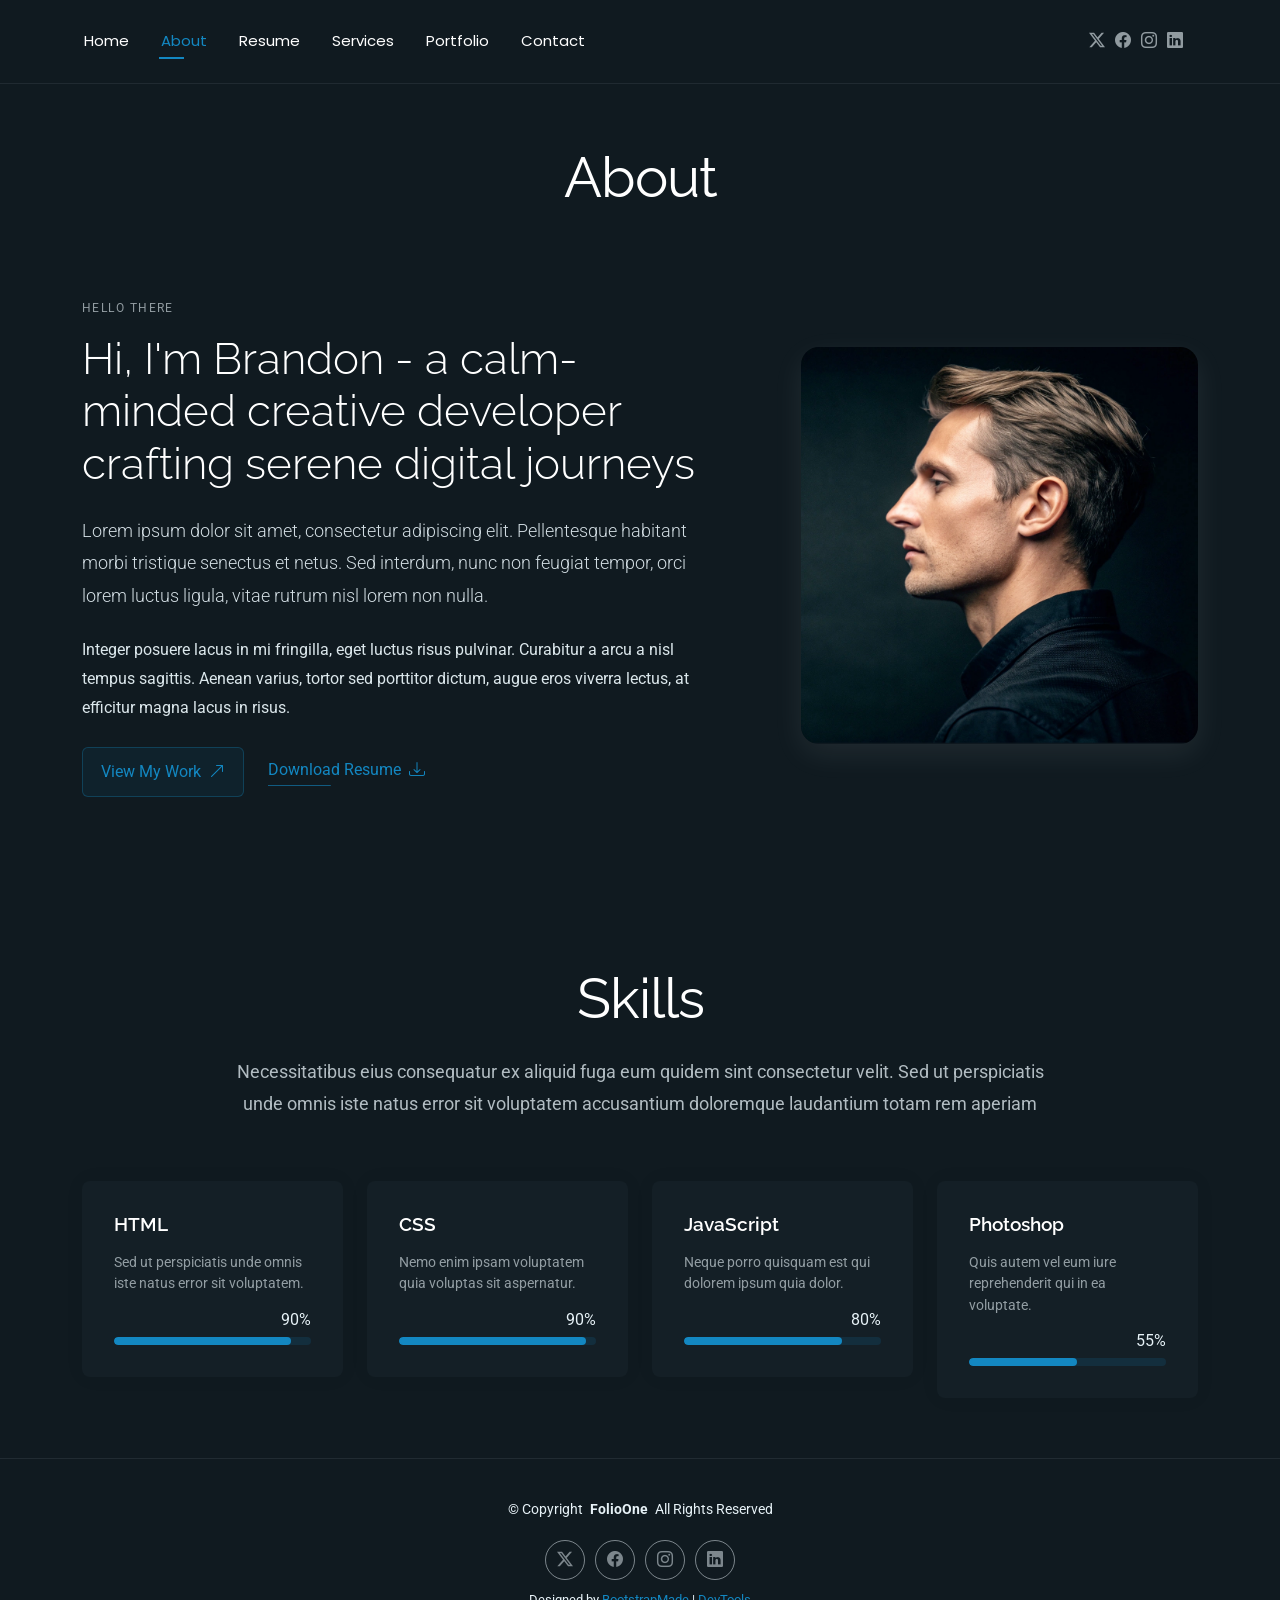
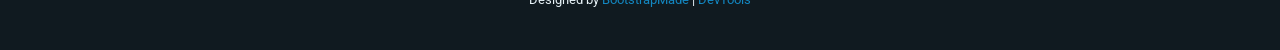
==== about.html @ 648fd3f5 "LD7" ====
<!DOCTYPE html>
<html lang="en">

<head>
  <meta charset="utf-8">
  <meta content="width=device-width, initial-scale=1.0" name="viewport">
  <title>About - FolioOne Bootstrap Template</title>
  <meta name="description" content="">
  <meta name="keywords" content="">

  <!-- Favicons -->
  <link href="assets/img/favicon.png" rel="icon">
  <link href="assets/img/apple-touch-icon.png" rel="apple-touch-icon">

  <!-- Fonts -->
  <link href="https://fonts.googleapis.com" rel="preconnect">
  <link href="https://fonts.gstatic.com" rel="preconnect" crossorigin>
  <link href="https://fonts.googleapis.com/css2?family=Roboto:ital,wght@0,100;0,300;0,400;0,500;0,700;0,900;1,100;1,300;1,400;1,500;1,700;1,900&family=Poppins:ital,wght@0,100;0,200;0,300;0,400;0,500;0,600;0,700;0,800;0,900;1,100;1,200;1,300;1,400;1,500;1,600;1,700;1,800;1,900&family=Raleway:ital,wght@0,100;0,200;0,300;0,400;0,500;0,600;0,700;0,800;0,900;1,100;1,200;1,300;1,400;1,500;1,600;1,700;1,800;1,900&display=swap" rel="stylesheet">

  <!-- Vendor CSS Files -->
  <link href="assets/vendor/bootstrap/css/bootstrap.min.css" rel="stylesheet">
  <link href="assets/vendor/bootstrap-icons/bootstrap-icons.css" rel="stylesheet">
  <link href="assets/vendor/aos/aos.css" rel="stylesheet">
  <link href="assets/vendor/swiper/swiper-bundle.min.css" rel="stylesheet">
  <link href="assets/vendor/glightbox/css/glightbox.min.css" rel="stylesheet">

  <!-- Main CSS File -->
  <link href="assets/css/main.css" rel="stylesheet">

  <!-- =======================================================
  * Template Name: FolioOne
  * Template URL: https://bootstrapmade.com/folioone-bootstrap-portfolio-website-template/
  * Updated: Aug 23 2025 with Bootstrap v5.3.7
  * Author: BootstrapMade.com
  * License: https://bootstrapmade.com/license/
  ======================================================== -->
</head>

<body class="about-page">

  <header id="header" class="header d-flex align-items-center light-background sticky-top">
    <div class="container position-relative d-flex align-items-center justify-content-between">

      <!-- <a href="index.html" class="logo d-flex align-items-center me-auto me-xl-0">
      <img src="assets/img/logo.webp" alt="">
      <h1 class="sitename">FolioOne</h1> 
    </a> -->

      <nav id="navmenu" class="navmenu">
        <ul>
          <li><a href="index.html">Home</a></li>
          <li><a href="about.html" class="active">About</a></li>
          <li><a href="resume.html">Resume</a></li>
          <li><a href="services.html">Services</a></li>
          <li><a href="portfolio.html">Portfolio</a></li>
          <li><a href="contact.html">Contact</a></li>
        </ul>
        <i class="mobile-nav-toggle d-xl-none bi bi-list"></i>
      </nav>

      <div class="header-social-links">
        <a href="#" class="twitter"><i class="bi bi-twitter-x"></i></a>
        <a href="#" class="facebook"><i class="bi bi-facebook"></i></a>
        <a href="#" class="instagram"><i class="bi bi-instagram"></i></a>
        <a href="#" class="linkedin"><i class="bi bi-linkedin"></i></a>
      </div>

    </div>
  </header>

  <main class="main">

    <!-- About Section -->
    <section id="about" class="about section">

      <!-- Section Title -->
      <div class="container section-title" data-aos="fade-up">
        <h2>About</h2>
      </div><!-- End Section Title -->

      <div class="container" data-aos="fade-up" data-aos-delay="100">

        <!-- Intro + Photo -->
        <div class="row align-items-center justify-content-between gy-5 mb-5">
          <div class="col-lg-7" data-aos="fade-right" data-aos-delay="150">
            <div class="intro-content">
              <span class="eyebrow">Hello there</span>
              <h2 class="headline">Hi, I'm Brandon - a calm-minded creative developer crafting serene digital journeys</h2>
              <p class="lead">
                Lorem ipsum dolor sit amet, consectetur adipiscing elit. Pellentesque habitant morbi tristique senectus et netus. Sed interdum, nunc non feugiat tempor, orci lorem luctus ligula, vitae rutrum nisl lorem non nulla.
              </p>
              <p>
                Integer posuere lacus in mi fringilla, eget luctus risus pulvinar. Curabitur a arcu a nisl tempus sagittis. Aenean varius, tortor sed porttitor dictum, augue eros viverra lectus, at efficitur magna lacus in risus.
              </p>

              <div class="cta-group">
                <a href="#portfolio" class="btn-ghost">
                  View My Work <i class="bi bi-arrow-up-right"></i>
                </a>
                <a href="#" class="link-underline">
                  Download Resume <i class="bi bi-download"></i>
                </a>
              </div>
            </div>
          </div>

          <div class="col-lg-5" data-aos="zoom-in" data-aos-delay="250">
            <figure class="profile-figure text-center text-lg-end">
              <img src="assets/img/profile/profile-square-11.webp" alt="Portrait of Alex" class="img-fluid profile-photo">
            </figure>
          </div>
        </div>
        <!-- End Intro + Photo -->
      </div>
    </section><!-- /About Section -->

    <!-- Skills Section -->
    <section id="skills" class="skills section">

      <!-- Section Title -->
      <div class="container section-title" data-aos="fade-up">
        <h2>Skills</h2>
        <p>Necessitatibus eius consequatur ex aliquid fuga eum quidem sint consectetur velit. Sed ut perspiciatis unde omnis iste natus error sit voluptatem accusantium doloremque laudantium totam rem aperiam</p>
      </div><!-- End Section Title -->

      <div class="container" data-aos="fade-up" data-aos-delay="100">

        <div class="row g-4 skills-animation">

          <div class="col-md-6 col-lg-3" data-aos="fade-up" data-aos-delay="100">
            <div class="skill-box">
              <h3>HTML</h3>
              <p>Sed ut perspiciatis unde omnis iste natus error sit voluptatem.</p>
              <span class="text-end d-block">90%</span>
              <div class="progress">
                <div class="progress-bar" role="progressbar" aria-valuenow="90" aria-valuemin="0" aria-valuemax="100"></div>
              </div>
            </div>
          </div>

          <div class="col-md-6 col-lg-3" data-aos="fade-up" data-aos-delay="200">
            <div class="skill-box">
              <h3>CSS</h3>
              <p>Nemo enim ipsam voluptatem quia voluptas sit aspernatur.</p>
              <span class="text-end d-block">90%</span>
              <div class="progress">
                <div class="progress-bar" role="progressbar" aria-valuenow="95" aria-valuemin="0" aria-valuemax="100"></div>
              </div>
            </div>
          </div>

          <div class="col-md-6 col-lg-3" data-aos="fade-up" data-aos-delay="300">
            <div class="skill-box">
              <h3>JavaScript</h3>
              <p>Neque porro quisquam est qui dolorem ipsum quia dolor.</p>
              <span class="text-end d-block">80%</span>
              <div class="progress">
                <div class="progress-bar" role="progressbar" aria-valuenow="80" aria-valuemin="0" aria-valuemax="100"></div>
              </div>
            </div>
          </div>

          <div class="col-md-6 col-lg-3" data-aos="fade-up" data-aos-delay="400">
            <div class="skill-box">
              <h3>Photoshop</h3>
              <p>Quis autem vel eum iure reprehenderit qui in ea voluptate.</p>
              <span class="text-end d-block">55%</span>
              <div class="progress">
                <div class="progress-bar" role="progressbar" aria-valuenow="55" aria-valuemin="0" aria-valuemax="100">
                </div>
              </div>
            </div>
          </div>

        </div>

      </div>

    </section><!-- /Skills Section -->
  </main>

  <footer id="footer" class="footer">

    <div class="container">
      <div class="copyright text-center ">
        <p>© <span>Copyright</span> <strong class="px-1 sitename">FolioOne</strong> <span>All Rights Reserved<br></span></p>
      </div>
      <div class="social-links d-flex justify-content-center">
        <a href=""><i class="bi bi-twitter-x"></i></a>
        <a href=""><i class="bi bi-facebook"></i></a>
        <a href=""><i class="bi bi-instagram"></i></a>
        <a href=""><i class="bi bi-linkedin"></i></a>
      </div>
      <div class="credits">
        <!-- All the links in the footer should remain intact. -->
        <!-- You can delete the links only if you've purchased the pro version. -->
        <!-- Licensing information: https://bootstrapmade.com/license/ -->
        <!-- Purchase the pro version with working PHP/AJAX contact form: [buy-url] -->
        Designed by <a href="https://bootstrapmade.com/">BootstrapMade</a> | <a href="https://bootstrapmade.com/tools/">DevTools</a>
      </div>
    </div>

  </footer>

  <!-- Scroll Top -->
  <a href="#" id="scroll-top" class="scroll-top d-flex align-items-center justify-content-center"><i class="bi bi-arrow-up-short"></i></a>

  <!-- Preloader -->
  <div id="preloader"></div>

  <!-- Vendor JS Files -->
  <script src="assets/vendor/bootstrap/js/bootstrap.bundle.min.js"></script>
  <script src="assets/vendor/php-email-form/validate.js"></script>
  <script src="assets/vendor/aos/aos.js"></script>
  <script src="assets/vendor/typed.js/typed.umd.js"></script>
  <script src="assets/vendor/waypoints/noframework.waypoints.js"></script>
  <script src="assets/vendor/purecounter/purecounter_vanilla.js"></script>
  <script src="assets/vendor/swiper/swiper-bundle.min.js"></script>
  <script src="assets/vendor/imagesloaded/imagesloaded.pkgd.min.js"></script>
  <script src="assets/vendor/isotope-layout/isotope.pkgd.min.js"></script>
  <script src="assets/vendor/glightbox/js/glightbox.min.js"></script>

  <!-- Main JS File -->
  <script src="assets/js/main.js"></script>

</body>

</html>
---- assets/css/main.css ----
/**
* Template Name: FolioOne
* Template URL: https://bootstrapmade.com/folioone-bootstrap-portfolio-website-template/
* Updated: Aug 23 2025 with Bootstrap v5.3.7
* Author: BootstrapMade.com
* License: https://bootstrapmade.com/license/
*/

/*--------------------------------------------------------------
# Font & Color Variables
# Help: https://bootstrapmade.com/color-system/
--------------------------------------------------------------*/
/* Fonts */
:root {
  --default-font: "Roboto",  system-ui, -apple-system, "Segoe UI", Roboto, "Helvetica Neue", Arial, "Noto Sans", "Liberation Sans", sans-serif, "Apple Color Emoji", "Segoe UI Emoji", "Segoe UI Symbol", "Noto Color Emoji";
  --heading-font: "Raleway",  sans-serif;
  --nav-font: "Poppins",  sans-serif;
}

/* Global Colors - The following color variables are used throughout the website. Updating them here will change the color scheme of the entire website */
:root { 
  --background-color: #101a20; /* Background color for the entire website, including individual sections */
  --default-color: #e7f2f7; /* Default color used for the majority of the text content across the entire website */
  --heading-color: #ffffff; /* Color for headings, subheadings and title throughout the website */
  --accent-color: #1387c1; /* Accent color that represents your brand on the website. It's used for buttons, links, and other elements that need to stand out */
  --surface-color: #141f26; /* The surface color is used as a background of boxed elements within sections, such as cards, icon boxes, or other elements that require a visual separation from the global background. */
  --contrast-color: #ffffff; /* Contrast color for text, ensuring readability against backgrounds of accent, heading, or default colors. */
}

/* Nav Menu Colors - The following color variables are used specifically for the navigation menu. They are separate from the global colors to allow for more customization options */
:root {
  --nav-color: #ffffff;  /* The default color of the main navmenu links */
  --nav-hover-color: #1387c1; /* Applied to main navmenu links when they are hovered over or active */
  --nav-mobile-background-color: #213642; /* Used as the background color for mobile navigation menu */
  --nav-dropdown-background-color: #051117; /* Used as the background color for dropdown items that appear when hovering over primary navigation items */
  --nav-dropdown-color: #e7f2f7; /* Used for navigation links of the dropdown items in the navigation menu. */
  --nav-dropdown-hover-color: #1387c1; /* Similar to --nav-hover-color, this color is applied to dropdown navigation links when they are hovered over. */
}

/* Color Presets - These classes override global colors when applied to any section or element, providing reuse of the sam color scheme. */

.light-background {
  --background-color: #142027;
  --surface-color: #325264;
}

.dark-background {
  --background-color: #0b1419;
  --default-color: #ffffff;
  --heading-color: #ffffff;
  --surface-color: #252525;
  --contrast-color: #ffffff;
}

/* Smooth scroll */
:root {
  scroll-behavior: smooth;
}

/*--------------------------------------------------------------
# General Styling & Shared Classes
--------------------------------------------------------------*/
body {
  color: var(--default-color);
  background-color: var(--background-color);
  font-family: var(--default-font);
}

a {
  color: var(--accent-color);
  text-decoration: none;
  transition: 0.3s;
}

a:hover {
  color: color-mix(in srgb, var(--accent-color), transparent 25%);
  text-decoration: none;
}

h1,
h2,
h3,
h4,
h5,
h6 {
  color: var(--heading-color);
  font-family: var(--heading-font);
}

/* PHP Email Form Messages
------------------------------*/
.php-email-form .error-message {
  display: none;
  background: #df1529;
  color: #ffffff;
  text-align: left;
  padding: 15px;
  margin-bottom: 24px;
  font-weight: 600;
}

.php-email-form .sent-message {
  display: none;
  color: #ffffff;
  background: #059652;
  text-align: center;
  padding: 15px;
  margin-bottom: 24px;
  font-weight: 600;
}

.php-email-form .loading {
  display: none;
  background: var(--surface-color);
  text-align: center;
  padding: 15px;
  margin-bottom: 24px;
}

.php-email-form .loading:before {
  content: "";
  display: inline-block;
  border-radius: 50%;
  width: 24px;
  height: 24px;
  margin: 0 10px -6px 0;
  border: 3px solid var(--accent-color);
  border-top-color: var(--surface-color);
  animation: php-email-form-loading 1s linear infinite;
}

@keyframes php-email-form-loading {
  0% {
    transform: rotate(0deg);
  }

  100% {
    transform: rotate(360deg);
  }
}

/*--------------------------------------------------------------
# Global Header
--------------------------------------------------------------*/
.header {
  --background-color: rgba(255, 255, 255, 0);
  color: var(--default-color);
  background-color: var(--background-color);
  padding: 15px 0;
  transition: all 0.5s;
  z-index: 997;
  border-bottom: 1px solid color-mix(in srgb, var(--default-color), transparent 92%);
}

.header .logo {
  line-height: 1;
}

.header .logo img {
  max-height: 36px;
  margin-right: 8px;
}

.header .logo h1 {
  font-size: 32px;
  margin: 0;
  font-weight: 400;
  color: var(--heading-color);
}

.header .header-social-links {
  padding-right: 15px;
}

.header .header-social-links a {
  color: color-mix(in srgb, var(--default-color), transparent 40%);
  padding-left: 6px;
  display: inline-block;
  transition: 0.3s;
  font-size: 16px;
}

.header .header-social-links a:hover {
  color: var(--default-color);
}

.header .header-social-links a i {
  line-height: 0px;
}

@media (max-width: 1200px) {
  .header .logo {
    order: 1;
  }

  .header .header-social-links {
    order: 2;
  }

  .header .navmenu {
    order: 3;
  }
}

/* Global Header on Scroll
------------------------------*/
.scrolled .header {
  --background-color: rgba(16, 26, 32, 0.9);
}

/*--------------------------------------------------------------
# Navigation Menu
--------------------------------------------------------------*/
/* Desktop Navigation */
@media (min-width: 1200px) {
  .navmenu {
    padding: 0;
  }

  .navmenu ul {
    margin: 0;
    padding: 0;
    display: flex;
    list-style: none;
    align-items: center;
  }

  .navmenu li {
    position: relative;
  }

  .navmenu>ul>li {
    white-space: nowrap;
    padding: 15px 28px 15px 0;
  }

  .navmenu>ul>li:last-child {
    padding-right: 0;
  }

  .navmenu a,
  .navmenu a:focus {
    color: var(--nav-color);
    font-size: 15px;
    padding: 0 2px;
    font-family: var(--nav-font);
    font-weight: 400;
    display: flex;
    align-items: center;
    justify-content: space-between;
    white-space: nowrap;
    transition: 0.3s;
    position: relative;
  }

  .navmenu a i,
  .navmenu a:focus i {
    font-size: 12px;
    line-height: 0;
    margin-left: 5px;
    transition: 0.3s;
  }

  .navmenu>ul>li>a:before {
    content: "";
    position: absolute;
    height: 2px;
    bottom: -6px;
    left: 0;
    background-color: var(--nav-hover-color);
    visibility: hidden;
    width: 0px;
    transition: all 0.3s ease-in-out 0s;
  }

  .navmenu a:hover:before,
  .navmenu li:hover>a:before,
  .navmenu .active:before {
    visibility: visible;
    width: 25px;
  }

  .navmenu li:hover>a,
  .navmenu .active,
  .navmenu .active:focus {
    color: var(--nav-hover-color);
  }

  .navmenu .dropdown ul {
    margin: 0;
    padding: 10px 0;
    background: var(--nav-dropdown-background-color);
    display: block;
    position: absolute;
    visibility: hidden;
    left: -5px;
    top: 130%;
    opacity: 0;
    transition: 0.3s;
    border-radius: 4px;
    z-index: 99;
    box-shadow: 0px 0px 30px rgba(0, 0, 0, 0.1);
  }

  .navmenu .dropdown ul li {
    min-width: 200px;
  }

  .navmenu .dropdown ul a {
    padding: 10px 20px;
    font-size: 15px;
    text-transform: none;
    color: var(--nav-dropdown-color);
  }

  .navmenu .dropdown ul a i {
    font-size: 12px;
  }

  .navmenu .dropdown ul a:hover,
  .navmenu .dropdown ul .active:hover,
  .navmenu .dropdown ul li:hover>a {
    color: var(--nav-dropdown-hover-color);
  }

  .navmenu .dropdown:hover>ul {
    opacity: 1;
    top: 100%;
    visibility: visible;
  }

  .navmenu .dropdown .dropdown ul {
    top: 0;
    left: -90%;
    visibility: hidden;
  }

  .navmenu .dropdown .dropdown:hover>ul {
    opacity: 1;
    top: 0;
    left: -100%;
    visibility: visible;
  }
}

/* Mobile Navigation */
@media (max-width: 1199px) {
  .mobile-nav-toggle {
    color: var(--nav-color);
    font-size: 28px;
    line-height: 0;
    margin-right: 10px;
    cursor: pointer;
    transition: color 0.3s;
  }

  .navmenu {
    padding: 0;
    z-index: 9997;
  }

  .navmenu ul {
    display: none;
    list-style: none;
    position: absolute;
    inset: 60px 20px 20px 20px;
    padding: 10px 0;
    margin: 0;
    border-radius: 6px;
    background-color: var(--nav-mobile-background-color);
    border: 1px solid color-mix(in srgb, var(--default-color), transparent 90%);
    box-shadow: none;
    overflow-y: auto;
    transition: 0.3s;
    z-index: 9998;
  }

  .navmenu a,
  .navmenu a:focus {
    color: var(--nav-dropdown-color);
    padding: 10px 20px;
    font-family: var(--nav-font);
    font-size: 17px;
    font-weight: 500;
    display: flex;
    align-items: center;
    justify-content: space-between;
    white-space: nowrap;
    transition: 0.3s;
  }

  .navmenu a i,
  .navmenu a:focus i {
    font-size: 12px;
    line-height: 0;
    margin-left: 5px;
    width: 30px;
    height: 30px;
    display: flex;
    align-items: center;
    justify-content: center;
    border-radius: 50%;
    transition: 0.3s;
    background-color: color-mix(in srgb, var(--accent-color), transparent 90%);
  }

  .navmenu a i:hover,
  .navmenu a:focus i:hover {
    background-color: var(--accent-color);
    color: var(--contrast-color);
  }

  .navmenu a:hover,
  .navmenu .active,
  .navmenu .active:focus {
    color: var(--nav-dropdown-hover-color);
  }

  .navmenu .active i,
  .navmenu .active:focus i {
    background-color: var(--accent-color);
    color: var(--contrast-color);
    transform: rotate(180deg);
  }

  .navmenu .dropdown ul {
    position: static;
    display: none;
    z-index: 99;
    padding: 10px 0;
    margin: 10px 20px;
    background-color: var(--nav-dropdown-background-color);
    transition: all 0.5s ease-in-out;
  }

  .navmenu .dropdown ul ul {
    background-color: rgba(33, 37, 41, 0.1);
  }

  .navmenu .dropdown>.dropdown-active {
    display: block;
    background-color: rgba(33, 37, 41, 0.03);
  }

  .mobile-nav-active {
    overflow: hidden;
  }

  .mobile-nav-active .mobile-nav-toggle {
    color: #fff;
    position: absolute;
    font-size: 32px;
    top: 15px;
    right: 15px;
    margin-right: 0;
    z-index: 9999;
  }

  .mobile-nav-active .navmenu {
    position: fixed;
    overflow: hidden;
    inset: 0;
    background: rgba(33, 37, 41, 0.8);
    transition: 0.3s;
  }

  .mobile-nav-active .navmenu>ul {
    display: block;
  }
}

/*--------------------------------------------------------------
# Global Footer
--------------------------------------------------------------*/
.footer {
  color: var(--default-color);
  background-color: var(--background-color);
  font-size: 14px;
  padding: 40px 0;
  position: relative;
  border-top: 1px solid color-mix(in srgb, var(--default-color), transparent 92%);
}

.footer .copyright p {
  margin-bottom: 0;
}

.footer .social-links {
  margin-top: 20px;
}

.footer .social-links a {
  display: flex;
  align-items: center;
  justify-content: center;
  width: 40px;
  height: 40px;
  border-radius: 50%;
  border: 1px solid color-mix(in srgb, var(--default-color), transparent 50%);
  font-size: 16px;
  color: color-mix(in srgb, var(--default-color), transparent 50%);
  margin: 0 5px;
  transition: 0.3s;
}

.footer .social-links a:hover {
  color: var(--accent-color);
  border-color: var(--accent-color);
}

.footer .credits {
  margin-top: 10px;
  font-size: 13px;
  text-align: center;
}

/*--------------------------------------------------------------
# Preloader
--------------------------------------------------------------*/
#preloader {
  position: fixed;
  inset: 0;
  z-index: 9999;
  overflow: hidden;
  background-color: var(--background-color);
  transition: all 0.6s ease-out;
  width: 100%;
  height: 100vh;
}

#preloader:before,
#preloader:after {
  content: "";
  position: absolute;
  border: 4px solid var(--accent-color);
  border-radius: 50%;
  animation: animate-preloader 2s cubic-bezier(0, 0.2, 0.8, 1) infinite;
}

#preloader:after {
  animation-delay: -0.5s;
}

@keyframes animate-preloader {
  0% {
    width: 10px;
    height: 10px;
    top: calc(50% - 5px);
    left: calc(50% - 5px);
    opacity: 1;
  }

  100% {
    width: 72px;
    height: 72px;
    top: calc(50% - 36px);
    left: calc(50% - 36px);
    opacity: 0;
  }
}

/*--------------------------------------------------------------
# Scroll Top Button
--------------------------------------------------------------*/
.scroll-top {
  position: fixed;
  visibility: hidden;
  opacity: 0;
  right: 15px;
  bottom: -15px;
  z-index: 99999;
  background-color: var(--accent-color);
  width: 44px;
  height: 44px;
  border-radius: 50px;
  transition: all 0.4s;
}

.scroll-top i {
  font-size: 24px;
  color: var(--contrast-color);
  line-height: 0;
}

.scroll-top:hover {
  background-color: color-mix(in srgb, var(--accent-color), transparent 20%);
  color: var(--contrast-color);
}

.scroll-top.active {
  visibility: visible;
  opacity: 1;
  bottom: 15px;
}

/*--------------------------------------------------------------
# Disable aos animation delay on mobile devices
--------------------------------------------------------------*/
@media screen and (max-width: 768px) {
  [data-aos-delay] {
    transition-delay: 0 !important;
  }
}

/*--------------------------------------------------------------
# Global Page Titles & Breadcrumbs
--------------------------------------------------------------*/
.page-title {
  color: var(--default-color);
  background-color: var(--background-color);
  position: relative;
}

.page-title .heading {
  padding: 80px 0;
  border-top: 1px solid color-mix(in srgb, var(--default-color), transparent 90%);
}

.page-title .heading h1 {
  font-size: 38px;
  font-weight: 700;
}

.page-title nav {
  background-color: color-mix(in srgb, var(--default-color), transparent 96%);
  padding: 20px 0;
}

.page-title nav ol {
  display: flex;
  flex-wrap: wrap;
  list-style: none;
  padding: 0;
  margin: 0;
  font-size: 16px;
  font-weight: 400;
}

.page-title nav ol li+li {
  padding-left: 10px;
}

.page-title nav ol li+li::before {
  content: "/";
  display: inline-block;
  padding-right: 10px;
  color: color-mix(in srgb, var(--default-color), transparent 70%);
}

/*--------------------------------------------------------------
# Global Sections
--------------------------------------------------------------*/
section,
.section {
  color: var(--default-color);
  background-color: var(--background-color);
  padding: 60px 0;
  scroll-margin-top: 100px;
  overflow: clip;
}

@media (max-width: 1199px) {

  section,
  .section {
    scroll-margin-top: 66px;
  }
}

/*--------------------------------------------------------------
# Global Section Titles
--------------------------------------------------------------*/
.section-title {
  text-align: center;
  padding-bottom: 60px;
  position: relative;
}

.section-title h2 {
  font-size: 3.5rem;
  font-weight: 400;
  line-height: 1.2;
  color: var(--heading-color);
  margin-bottom: 1.5rem;
  letter-spacing: -1px;
}

@media (max-width: 768px) {
  .section-title h2 {
    font-size: 2.5rem;
  }
}

.section-title p {
  font-size: 1.125rem;
  line-height: 1.8;
  color: color-mix(in srgb, var(--default-color), transparent 25%);
  max-width: 900px;
  margin: 0 auto;
  text-wrap: balance;
}

/*--------------------------------------------------------------
# Hero Section
--------------------------------------------------------------*/
.hero {
  padding: 80px 0;
  min-height: 100vh;
  display: flex;
  align-items: center;
}

.hero .hero-content h1 {
  font-size: 3.5rem;
  font-weight: 700;
  margin-bottom: 1rem;
  line-height: 1.2;
}

.hero .hero-content h1 .highlight {
  color: var(--accent-color);
  position: relative;
}

.hero .hero-content h1 .highlight::after {
  content: "";
  position: absolute;
  bottom: 0;
  left: 0;
  width: 100%;
  height: 3px;
  background: linear-gradient(90deg, var(--accent-color), color-mix(in srgb, var(--accent-color), transparent 50%));
  border-radius: 2px;
}

@media (max-width: 768px) {
  .hero .hero-content h1 {
    font-size: 2.5rem;
  }
}

.hero .hero-content h2 {
  font-size: 1.5rem;
  font-weight: 400;
  margin-bottom: 2rem;
  color: color-mix(in srgb, var(--default-color), transparent 20%);
}

.hero .hero-content h2 .typed {
  color: var(--accent-color);
  font-weight: 600;
}

@media (max-width: 768px) {
  .hero .hero-content h2 {
    font-size: 1.25rem;
  }
}

.hero .hero-content p {
  font-size: 1.1rem;
  line-height: 1.6;
  margin-bottom: 2.5rem;
  color: color-mix(in srgb, var(--default-color), transparent 30%);
}

.hero .hero-actions {
  display: flex;
  gap: 1rem;
  margin-bottom: 3rem;
}

.hero .hero-actions .btn {
  padding: 12px 30px;
  border-radius: 50px;
  font-weight: 600;
  text-decoration: none;
  transition: all 0.3s ease;
  border: 2px solid;
}

.hero .hero-actions .btn.btn-primary {
  background: var(--accent-color);
  color: var(--contrast-color);
  border-color: var(--accent-color);
}

.hero .hero-actions .btn.btn-primary:hover {
  background: color-mix(in srgb, var(--accent-color), black 15%);
  border-color: color-mix(in srgb, var(--accent-color), black 15%);
  transform: translateY(-2px);
}

.hero .hero-actions .btn.btn-outline {
  background: transparent;
  color: var(--accent-color);
  border-color: var(--accent-color);
}

.hero .hero-actions .btn.btn-outline:hover {
  transform: translateY(-2px);
}

@media (max-width: 576px) {
  .hero .hero-actions {
    flex-direction: column;
  }

  .hero .hero-actions .btn {
    text-align: center;
  }
}

.hero .social-links {
  display: flex;
  gap: 1rem;
}

.hero .social-links a {
  width: 45px;
  height: 45px;
  background: var(--surface-color);
  border-radius: 50%;
  display: flex;
  align-items: center;
  justify-content: center;
  color: var(--default-color);
  font-size: 1.2rem;
  transition: all 0.3s ease;
}

.hero .social-links a:hover {
  background: var(--accent-color);
  color: var(--contrast-color);
  transform: translateY(-3px);
  box-shadow: 0 8px 25px color-mix(in srgb, var(--accent-color), transparent 70%);
}

.hero .hero-image {
  position: relative;
}

.hero .hero-image .image-wrapper {
  position: relative;
  max-width: 450px;
  margin: 0 auto;
}

.hero .hero-image .image-wrapper img {
  border-radius: 20px;
  box-shadow: 0 5px 15px color-mix(in srgb, var(--default-color), transparent 95%);
  transition: transform 0.3s ease;
}

.hero .hero-image .image-wrapper img:hover {
  transform: scale(1.02);
}

.hero .hero-image .floating-elements {
  position: absolute;
  top: 0;
  left: 0;
  right: 0;
  bottom: 0;
  pointer-events: none;
}

.hero .hero-image .floating-elements .floating-card {
  position: absolute;
  background: var(--surface-color);
  padding: 15px 20px;
  border-radius: 15px;
  box-shadow: 0 10px 30px color-mix(in srgb, var(--default-color), transparent 90%);
  display: flex;
  align-items: center;
  gap: 10px;
  font-weight: 600;
  animation: float 3s ease-in-out infinite;
}

.hero .hero-image .floating-elements .floating-card i {
  font-size: 1.5rem;
  color: var(--accent-color);
}

.hero .hero-image .floating-elements .floating-card.design {
  top: 10%;
  right: -10%;
  animation-delay: 0s;
}

.hero .hero-image .floating-elements .floating-card.code {
  bottom: 30%;
  left: -15%;
  animation-delay: 1s;
}

.hero .hero-image .floating-elements .floating-card.creativity {
  top: 60%;
  right: -5%;
  animation-delay: 2s;
}

@media (max-width: 992px) {
  .hero .hero-image .floating-elements .floating-card {
    display: none;
  }
}

@keyframes float {

  0%,
  100% {
    transform: translateY(0px);
  }

  50% {
    transform: translateY(-10px);
  }
}

@media (max-width: 992px) {
  .hero .hero-content {
    text-align: center;
    margin-bottom: 3rem;
  }
}

/*--------------------------------------------------------------
# About Section
--------------------------------------------------------------*/
.about .intro-content .eyebrow {
  display: inline-block;
  letter-spacing: 0.12em;
  text-transform: uppercase;
  font-size: 12px;
  color: color-mix(in srgb, var(--default-color), transparent 40%);
  margin-bottom: 16px;
}

.about .intro-content .headline {
  font-family: var(--heading-font);
  font-weight: 300;
  line-height: 1.2;
  font-size: clamp(28px, 4vw, 44px);
  margin: 0 0 24px 0;
}

.about .intro-content .lead {
  font-size: 18px;
  line-height: 1.8;
  color: color-mix(in srgb, var(--default-color), transparent 10%);
  margin-bottom: 24px;
}

.about .intro-content p {
  line-height: 1.8;
  margin-bottom: 24px;
  color: color-mix(in srgb, var(--default-color), transparent 5%);
}

.about .intro-content .cta-group {
  display: flex;
  gap: 24px;
  align-items: center;
  margin-top: 24px;
}

.about .intro-content .cta-group .btn-ghost {
  display: inline-flex;
  align-items: center;
  gap: 8px;
  padding: 12px 18px;
  border-radius: 6px;
  color: var(--accent-color);
  background: color-mix(in srgb, var(--accent-color), transparent 92%);
  border: 1px solid color-mix(in srgb, var(--accent-color), transparent 70%);
  transition: 0.3s ease-in-out;
}

.about .intro-content .cta-group .btn-ghost:hover,
.about .intro-content .cta-group .btn-ghost:focus {
  color: var(--contrast-color);
  background: var(--accent-color);
  border-color: var(--accent-color);
  outline: none;
  box-shadow: 0 0 0 3px color-mix(in srgb, var(--accent-color), transparent 70%);
}

.about .intro-content .cta-group .link-underline {
  display: inline-flex;
  align-items: center;
  gap: 8px;
  position: relative;
  color: var(--accent-color);
  padding-bottom: 4px;
  transition: 0.3s ease-in-out;
}

.about .intro-content .cta-group .link-underline::after {
  content: "";
  position: absolute;
  left: 0;
  right: 0;
  bottom: 0;
  height: 1px;
  background: color-mix(in srgb, var(--accent-color), transparent 40%);
  transform: scaleX(0.4);
  transform-origin: left;
  transition: 0.3s ease-in-out;
}

.about .intro-content .cta-group .link-underline:hover,
.about .intro-content .cta-group .link-underline:focus {
  color: color-mix(in srgb, var(--accent-color), transparent 10%);
  outline: none;
}

.about .intro-content .cta-group .link-underline:hover::after,
.about .intro-content .cta-group .link-underline:focus::after {
  transform: scaleX(1);
}

.about .profile-figure {
  margin: 0;
}

.about .profile-figure .profile-photo {
  width: 88%;
  max-width: 440px;
  border-radius: 18px;
  box-shadow: 0 10px 30px color-mix(in srgb, var(--default-color), transparent 92%);
  transform: translateY(0);
  transition: transform 0.3s ease-in-out;
}

.about .profile-figure .profile-caption {
  margin-top: 24px;
  display: flex;
  align-items: center;
  justify-content: center;
}

.about .profile-figure .profile-caption .meta {
  font-size: 14px;
  color: color-mix(in srgb, var(--default-color), transparent 20%);
}

.about .profile-figure .profile-caption .meta .funfact {
  font-size: 13px;
  margin-top: 4px;
  color: color-mix(in srgb, var(--default-color), transparent 35%);
}

.about .profile-figure:hover .profile-photo {
  transform: translateY(-4px);
}

.about .skill-item {
  padding: 24px;
  border-radius: 6px;
  transition: 0.3s ease-in-out;
  background: color-mix(in srgb, var(--surface-color), var(--accent-color) 2%);
  border: 1px solid color-mix(in srgb, var(--default-color), transparent 88%);
  height: 100%;
}

.about .skill-item i {
  font-size: 24px;
  color: var(--accent-color);
  margin-bottom: 16px;
  display: inline-block;
}

.about .skill-item h3 {
  font-size: 16px;
  margin-bottom: 6px;
  font-weight: 500;
}

.about .skill-item p {
  margin: 0;
  font-size: 14px;
  color: color-mix(in srgb, var(--default-color), transparent 25%);
}

.about .skill-item:hover {
  transform: translateY(-3px);
  border-color: color-mix(in srgb, var(--accent-color), transparent 60%);
  box-shadow: 0 10px 30px color-mix(in srgb, var(--default-color), transparent 92%);
}

.about .timeline-item {
  position: relative;
  padding-left: 26px;
}

.about .timeline-item time {
  display: inline-block;
  font-size: 12px;
  letter-spacing: 0.08em;
  text-transform: uppercase;
  color: color-mix(in srgb, var(--default-color), transparent 45%);
  margin-bottom: 6px;
}

.about .timeline-item h4 {
  font-size: 18px;
  font-weight: 400;
  margin: 0 0 6px;
}

.about .timeline-item p {
  font-size: 14px;
  color: color-mix(in srgb, var(--default-color), transparent 25%);
  margin: 0;
}

.about .timeline-item .dot {
  position: absolute;
  left: 0;
  top: 4px;
  width: 10px;
  height: 10px;
  border-radius: 50%;
  background: var(--accent-color);
  box-shadow: 0 0 0 6px color-mix(in srgb, var(--accent-color), transparent 80%);
}

.about .personal-quote {
  padding: 24px 0;
}

.about .personal-quote p {
  font-family: var(--heading-font);
  font-weight: 300;
  font-size: clamp(20px, 3vw, 28px);
  line-height: 1.5;
  color: color-mix(in srgb, var(--default-color), transparent 5%);
  margin: 0 auto;
  max-width: 800px;
}

.about .fact-pill {
  display: flex;
  align-items: center;
  justify-content: center;
  gap: 10px;
  padding: 10px 14px;
  border-radius: 999px;
  border: 1px solid color-mix(in srgb, var(--default-color), transparent 85%);
  background: var(--surface-color);
  color: color-mix(in srgb, var(--default-color), transparent 10%);
  transition: 0.3s ease-in-out;
}

.about .fact-pill i {
  color: var(--accent-color);
}

.about .fact-pill span {
  font-size: 14px;
}

.about .fact-pill:hover {
  transform: translateY(-2px);
  border-color: color-mix(in srgb, var(--accent-color), transparent 60%);
  box-shadow: 0 10px 30px color-mix(in srgb, var(--default-color), transparent 92%);
}

.about .fact-pill:focus-within {
  box-shadow: 0 0 0 3px color-mix(in srgb, var(--accent-color), transparent 70%);
}

@media (max-width: 992px) {
  .about .profile-figure {
    text-align: center !important;
  }

  .about .profile-figure .profile-photo {
    width: 72%;
  }

  .about .intro-content .cta-group {
    flex-wrap: wrap;
  }
}

@media (max-width: 576px) {
  .about .profile-figure .profile-photo {
    width: 100%;
  }
}

/*--------------------------------------------------------------
# Skills Section
--------------------------------------------------------------*/
.skills .skill-box {
  background-color: var(--surface-color);
  padding: 2rem;
  border-radius: 8px;
  box-shadow: 0 0 20px rgba(0, 0, 0, 0.05);
}

.skills .skill-box h3 {
  font-size: 1.2rem;
  margin-bottom: 1rem;
  font-weight: 600;
}

.skills .skill-box p {
  font-size: 0.9rem;
  margin-bottom: 0.8rem;
  opacity: 0.6;
}

.skills .skill-box .progress {
  background-color: color-mix(in srgb, var(--accent-color), transparent 85%);
  border-radius: 50px;
  height: 8px;
  margin-top: 5px;
  overflow: hidden;
}

.skills .skill-box .progress .progress-bar {
  background-color: var(--accent-color);
  height: 100%;
  position: relative;
  border-radius: 50px;
  transition: 0.9s;
  width: 1px;
}

/*--------------------------------------------------------------
# Stats Section
--------------------------------------------------------------*/
.stats .avatars {
  position: relative;
}

.stats .avatars img {
  width: 60px;
  height: 60px;
  border: 3px solid var(--accent-color);
  margin-right: -15px;
  transition: transform 0.3s ease;
}

.stats .avatars img:hover {
  transform: translateY(-5px);
  z-index: 2;
}

.stats .counters h2 {
  color: var(--heading-color);
  font-size: 48px;
  font-weight: 700;
  margin-bottom: 10px;
}

.stats .counters h2 span {
  display: inline-block;
}

.stats .counters p {
  color: var(--default-color);
  font-size: 18px;
  margin: 0;
  opacity: 0.9;
}

@media (max-width: 991px) {
  .stats .row {
    text-align: center;
  }

  .stats .avatars {
    justify-content: center;
    margin-bottom: 40px;
  }

  .stats .counters h2 {
    font-size: 36px;
  }

  .stats .counters p {
    font-size: 16px;
  }

  .stats .counters .col-md-4 {
    margin-bottom: 30px;
  }

  .stats .counters .col-md-4:last-child {
    margin-bottom: 0;
  }
}

@media (max-width: 576px) {
  .stats {
    padding: 60px 0;
  }

  .stats .avatars {
    flex-wrap: wrap;
    justify-content: center;
  }

  .stats .avatars img {
    margin: 0 -8px;
  }
}

/*--------------------------------------------------------------
# Testimonials Section
--------------------------------------------------------------*/
.testimonials .testimonials-carousel,
.testimonials .testimonials-slider {
  overflow: hidden;
}

.testimonials .testimonial-item .testimonial-content {
  border-left: 3px solid var(--accent-color);
  padding-left: 30px;
}

.testimonials .testimonial-item .testimonial-img {
  border-radius: 50%;
  border: 4px solid var(--background-color);
  margin: 0 auto;
}

.testimonials .testimonial-item h3 {
  font-size: 20px;
  font-weight: bold;
  margin: 10px 0 5px 0;
}

.testimonials .testimonial-item h4 {
  font-size: 14px;
  color: color-mix(in srgb, var(--default-color), transparent 40%);
  margin: 0 0 10px 0;
}

.testimonials .testimonial-item .stars i {
  color: #ffc107;
  margin: 0 1px;
}

.testimonials .testimonial-item .quote-icon-left,
.testimonials .testimonial-item .quote-icon-right {
  color: color-mix(in srgb, var(--accent-color), transparent 50%);
  font-size: 26px;
  line-height: 0;
}

.testimonials .testimonial-item .quote-icon-left {
  display: inline-block;
  left: -5px;
  position: relative;
}

.testimonials .testimonial-item .quote-icon-right {
  display: inline-block;
  right: -5px;
  position: relative;
  top: 10px;
  transform: scale(-1, -1);
}

.testimonials .testimonial-item p {
  font-style: italic;
}

.testimonials .swiper-wrapper {
  height: auto;
}

.testimonials .swiper-pagination {
  margin-top: 30px;
  position: relative;
}

.testimonials .swiper-pagination .swiper-pagination-bullet {
  width: 12px;
  height: 12px;
  background-color: color-mix(in srgb, var(--default-color), transparent 85%);
  opacity: 1;
}

.testimonials .swiper-pagination .swiper-pagination-bullet-active {
  background-color: var(--accent-color);
}

/*--------------------------------------------------------------
# Resume Section
--------------------------------------------------------------*/
.resume .resume-item {
  margin-bottom: 3rem;
}

.resume .resume-item .resume-title {
  font-size: 1.75rem;
  font-weight: 700;
  margin-bottom: 1.5rem;
  padding-bottom: 1.5rem;
  position: relative;
  color: var(--heading-color);
}

.resume .resume-item .resume-title::after {
  content: "";
  position: absolute;
  display: block;
  width: 50px;
  height: 3px;
  background: var(--accent-color);
  bottom: 0;
  left: 0;
}

.resume .resume-item .resume-content {
  padding-left: 1.25rem;
  border-left: 2px solid color-mix(in srgb, var(--accent-color), transparent 85%);
}

.resume .resume-item article {
  position: relative;
  margin-bottom: 2.5rem;
}

.resume .resume-item article::before {
  content: "";
  position: absolute;
  width: 16px;
  height: 16px;
  border-radius: 50%;
  left: -1.8rem;
  top: 0.25rem;
  background: var(--background-color);
  border: 2px solid var(--accent-color);
}

.resume .resume-item article h4 {
  font-size: 1.25rem;
  font-weight: 600;
  margin-bottom: 0.5rem;
  color: var(--heading-color);
}

.resume .resume-item article h5 {
  font-size: 1rem;
  background: color-mix(in srgb, var(--accent-color), transparent 92%);
  padding: 0.375rem 0.75rem;
  display: inline-block;
  font-weight: 600;
  margin: 0.5rem 0;
  color: var(--accent-color);
  border-radius: 4px;
}

.resume .resume-item article .institution,
.resume .resume-item article .company {
  font-size: 1rem;
  margin-bottom: 1rem;
  color: color-mix(in srgb, var(--default-color), transparent 25%);
}

.resume .resume-item article p {
  margin-bottom: 1rem;
}

.resume .resume-item article ul {
  padding-left: 1.25rem;
  margin-bottom: 0;
}

.resume .resume-item article ul li {
  padding-bottom: 0.75rem;
  position: relative;
}

.resume .resume-item article ul li:last-child {
  padding-bottom: 0;
}

.resume .skill-item {
  margin-bottom: 2rem;
}

.resume .skill-item h4 {
  font-size: 1rem;
  font-weight: 600;
  margin-bottom: 0.75rem;
  color: var(--heading-color);
}

.resume .skill-item .progress {
  height: 0.75rem;
  background-color: color-mix(in srgb, var(--accent-color), transparent 92%);
  border-radius: 1rem;
  overflow: visible;
}

.resume .skill-item .progress .progress-bar {
  background-color: var(--accent-color);
  position: relative;
  border-radius: 1rem;
  width: 0;
  transition: width 1s ease;
}

.resume .skill-item .progress .progress-bar::after {
  content: attr(aria-valuenow) "%";
  position: absolute;
  right: 0;
  top: -1.75rem;
  font-size: 0.875rem;
  font-weight: 600;
  color: var(--accent-color);
}

@media (max-width: 991.98px) {
  .resume .resume-item {
    margin-bottom: 2rem;
  }
}

@media (max-width: 767.98px) {
  .resume .resume-content {
    padding-left: 1rem !important;
  }

  .resume article::before {
    left: -2rem !important;
  }
}

/*--------------------------------------------------------------
# Services Section
--------------------------------------------------------------*/
.services .service-item {
  display: flex;
  background-color: var(--surface-color);
  border-radius: 12px;
  padding: 2rem;
  height: 100%;
  position: relative;
  overflow: hidden;
  box-shadow: 0 5px 20px rgba(0, 0, 0, 0.03);
  transition: all 0.4s ease;
}

.services .service-item::before {
  content: "";
  position: absolute;
  left: 0;
  top: 0;
  height: 100%;
  width: 4px;
  background-color: var(--accent-color);
  transform: scaleY(0);
  transform-origin: bottom;
  transition: transform 0.4s cubic-bezier(0.65, 0, 0.35, 1);
}

.services .service-item:hover {
  box-shadow: 0 10px 30px rgba(0, 0, 0, 0.08);
  transform: translateY(-5px);
}

.services .service-item:hover::before {
  transform: scaleY(1);
}

.services .service-item:hover .service-icon {
  background-color: var(--accent-color);
  color: var(--contrast-color);
  transform: rotateY(180deg);
}

.services .service-item:hover .service-icon i {
  transform: rotateY(180deg);
}

.services .service-item:hover .service-link i {
  transform: translateX(5px);
}

.services .service-icon {
  flex-shrink: 0;
  width: 70px;
  height: 70px;
  border-radius: 12px;
  background-color: color-mix(in srgb, var(--accent-color), transparent 90%);
  color: var(--accent-color);
  display: flex;
  align-items: center;
  justify-content: center;
  margin-right: 1.5rem;
  transition: all 0.5s ease;
}

.services .service-icon i {
  font-size: 2rem;
  transition: transform 0.5s ease;
}

.services .service-content {
  flex-grow: 1;
}

.services .service-content h3 {
  font-size: 1.4rem;
  margin-bottom: 1rem;
  font-weight: 700;
  color: var(--heading-color);
}

.services .service-content p {
  margin-bottom: 1.25rem;
  color: color-mix(in srgb, var(--default-color), transparent 20%);
}

.services .service-link {
  display: inline-flex;
  align-items: center;
  color: var(--accent-color);
  font-weight: 600;
  text-decoration: none;
  transition: color 0.3s ease;
}

.services .service-link span {
  margin-right: 0.5rem;
}

.services .service-link i {
  transition: transform 0.3s ease;
}

.services .service-link:hover {
  color: color-mix(in srgb, var(--accent-color), transparent 25%);
}

@media (max-width: 767.98px) {
  .services .service-item {
    padding: 1.5rem;
    margin-bottom: 1rem;
  }

  .services .service-icon {
    width: 60px;
    height: 60px;
    margin-right: 1rem;
  }

  .services .service-icon i {
    font-size: 1.5rem;
  }

  .services .service-content h3 {
    font-size: 1.2rem;
    margin-bottom: 0.75rem;
  }

  .services .service-content p {
    margin-bottom: 1rem;
    font-size: 0.95rem;
  }
}

@media (max-width: 575.98px) {
  .services .service-item {
    flex-direction: column;
    text-align: center;
  }

  .services .service-item::before {
    width: 100%;
    height: 4px;
    transform: scaleX(0);
    transform-origin: left;
  }

  .services .service-item:hover::before {
    transform: scaleX(1);
  }

  .services .service-icon {
    margin-right: 0;
    margin-bottom: 1.25rem;
  }

  .services .service-link {
    justify-content: center;
  }
}

/*--------------------------------------------------------------
# Service Details Section
--------------------------------------------------------------*/
.service-details .service-hero {
  margin-bottom: 4rem;
}

.service-details .service-hero .service-meta {
  display: flex;
  align-items: center;
  gap: 1rem;
  margin-bottom: 1.5rem;
}

.service-details .service-hero .service-meta .service-category {
  background: color-mix(in srgb, var(--accent-color), transparent 85%);
  color: var(--accent-color);
  padding: 0.5rem 1rem;
  border-radius: 20px;
  font-size: 0.85rem;
  font-weight: 500;
  letter-spacing: 0.5px;
}

.service-details .service-hero .service-meta .reading-time {
  color: color-mix(in srgb, var(--default-color), transparent 50%);
  font-size: 0.9rem;
  font-weight: 300;
}

.service-details .service-hero h1 {
  font-size: 3.5rem;
  font-weight: 300;
  line-height: 1.2;
  margin-bottom: 1.5rem;
  color: var(--heading-color);
  letter-spacing: -0.02em;
}

.service-details .service-hero .service-description {
  font-size: 1.25rem;
  line-height: 1.7;
  color: color-mix(in srgb, var(--default-color), transparent 25%);
  font-weight: 300;
  margin: 0;
}

.service-details .service-visual {
  margin-bottom: 4rem;
  overflow: hidden;
  border-radius: 4px;
}

.service-details .service-visual img {
  width: 100%;
  height: 400px;
  object-fit: cover;
  transition: transform 0.5s ease;
}

.service-details .service-visual img:hover {
  transform: scale(1.02);
}

.service-details .service-narrative {
  margin-bottom: 5rem;
}

.service-details .service-narrative h3 {
  font-size: 2rem;
  font-weight: 300;
  margin-bottom: 2rem;
  color: var(--heading-color);
  letter-spacing: -0.01em;
}

.service-details .service-narrative p {
  font-size: 1.1rem;
  line-height: 1.8;
  margin-bottom: 2rem;
  color: var(--default-color);
  font-weight: 300;
}

.service-details .benefits-grid {
  display: grid;
  grid-template-columns: repeat(auto-fit, minmax(280px, 1fr));
  gap: 2.5rem;
  margin-top: 3rem;
}

.service-details .benefits-grid .benefit-card {
  text-align: center;
  padding: 0;
}

.service-details .benefits-grid .benefit-card .benefit-icon {
  width: 60px;
  height: 60px;
  background: color-mix(in srgb, var(--accent-color), transparent 90%);
  border-radius: 50%;
  display: flex;
  align-items: center;
  justify-content: center;
  margin: 0 auto 1.5rem;
  transition: all 0.3s ease;
}

.service-details .benefits-grid .benefit-card .benefit-icon i {
  font-size: 1.5rem;
  color: var(--accent-color);
}

.service-details .benefits-grid .benefit-card:hover .benefit-icon {
  background: var(--accent-color);
  transform: translateY(-2px);
}

.service-details .benefits-grid .benefit-card:hover .benefit-icon i {
  color: var(--contrast-color);
}

.service-details .benefits-grid .benefit-card h4 {
  font-size: 1.2rem;
  font-weight: 400;
  margin-bottom: 1rem;
  color: var(--heading-color);
}

.service-details .benefits-grid .benefit-card p {
  font-size: 1rem;
  line-height: 1.6;
  color: color-mix(in srgb, var(--default-color), transparent 30%);
  margin: 0;
}

.service-details .timeline-section {
  margin-bottom: 4rem;
}

.service-details .timeline-section h3 {
  font-size: 2rem;
  font-weight: 300;
  margin-bottom: 3rem;
  color: var(--heading-color);
  letter-spacing: -0.01em;
}

.service-details .timeline-section .timeline {
  position: relative;
}

.service-details .timeline-section .timeline::before {
  content: "";
  position: absolute;
  left: 30px;
  top: 0;
  bottom: 0;
  width: 1px;
  background: color-mix(in srgb, var(--default-color), transparent 85%);
}

.service-details .timeline-section .timeline .timeline-item {
  position: relative;
  padding-left: 80px;
  margin-bottom: 3rem;
}

.service-details .timeline-section .timeline .timeline-item:last-child {
  margin-bottom: 0;
}

.service-details .timeline-section .timeline .timeline-item .timeline-marker {
  position: absolute;
  left: 0;
  top: 0;
  width: 60px;
  height: 60px;
  background: var(--surface-color);
  border: 2px solid color-mix(in srgb, var(--accent-color), transparent 70%);
  border-radius: 50%;
  display: flex;
  align-items: center;
  justify-content: center;
  z-index: 1;
}

.service-details .timeline-section .timeline .timeline-item .timeline-marker span {
  font-size: 1.2rem;
  font-weight: 500;
  color: var(--accent-color);
}

.service-details .timeline-section .timeline .timeline-item .timeline-content h4 {
  font-size: 1.3rem;
  font-weight: 400;
  margin-bottom: 0.75rem;
  color: var(--heading-color);
}

.service-details .timeline-section .timeline .timeline-item .timeline-content p {
  font-size: 1rem;
  line-height: 1.6;
  margin-bottom: 0.5rem;
  color: var(--default-color);
}

.service-details .timeline-section .timeline .timeline-item .timeline-content small {
  color: color-mix(in srgb, var(--default-color), transparent 40%);
  font-size: 0.9rem;
  font-weight: 500;
}

.service-details .service-sidebar {
  padding-left: 2rem;
}

@media (max-width: 992px) {
  .service-details .service-sidebar {
    padding-left: 0;
    margin-top: 4rem;
  }
}

.service-details .overview-card,
.service-details .success-story,
.service-details .consultation-form {
  background: var(--surface-color);
  border-radius: 8px;
  padding: 2.5rem;
  margin-bottom: 2.5rem;
  border: 1px solid color-mix(in srgb, var(--default-color), transparent 93%);
  transition: all 0.3s ease;
}

.service-details .overview-card:hover,
.service-details .success-story:hover,
.service-details .consultation-form:hover {
  border-color: color-mix(in srgb, var(--accent-color), transparent 80%);
}

.service-details .overview-card .overview-header h4 {
  font-size: 1.4rem;
  font-weight: 400;
  margin-bottom: 2rem;
  color: var(--heading-color);
}

.service-details .overview-card .overview-stats {
  display: grid;
  grid-template-columns: repeat(3, 1fr);
  gap: 1.5rem;
  margin-bottom: 2rem;
}

.service-details .overview-card .overview-stats .stat-item {
  text-align: center;
}

.service-details .overview-card .overview-stats .stat-item .stat-number {
  font-size: 2rem;
  font-weight: 300;
  color: var(--accent-color);
  line-height: 1;
  margin-bottom: 0.5rem;
}

.service-details .overview-card .overview-stats .stat-item .stat-label {
  font-size: 0.85rem;
  color: color-mix(in srgb, var(--default-color), transparent 40%);
  font-weight: 500;
  text-transform: uppercase;
  letter-spacing: 0.5px;
}

.service-details .overview-card .overview-details {
  border-top: 1px solid color-mix(in srgb, var(--default-color), transparent 90%);
  padding-top: 1.5rem;
}

.service-details .overview-card .overview-details .detail-row {
  display: flex;
  justify-content: space-between;
  align-items: center;
  margin-bottom: 1rem;
}

.service-details .overview-card .overview-details .detail-row:last-child {
  margin-bottom: 0;
}

.service-details .overview-card .overview-details .detail-row .detail-label {
  font-size: 0.95rem;
  color: color-mix(in srgb, var(--default-color), transparent 30%);
  font-weight: 400;
}

.service-details .overview-card .overview-details .detail-row .detail-value {
  font-size: 0.95rem;
  color: var(--heading-color);
  font-weight: 500;
}

.service-details .success-story .story-quote p {
  font-size: 1.1rem;
  line-height: 1.7;
  color: color-mix(in srgb, var(--default-color), transparent 20%);
  font-style: italic;
  margin-bottom: 2rem;
}

.service-details .success-story .story-author {
  display: flex;
  align-items: center;
  gap: 1rem;
  margin-bottom: 1.5rem;
}

.service-details .success-story .story-author .author-avatar {
  width: 50px;
  height: 50px;
  border-radius: 50%;
  object-fit: cover;
}

.service-details .success-story .story-author .author-details h5 {
  font-size: 1rem;
  font-weight: 500;
  margin-bottom: 0.25rem;
  color: var(--heading-color);
}

.service-details .success-story .story-author .author-details span {
  display: block;
  font-size: 0.9rem;
  color: color-mix(in srgb, var(--default-color), transparent 40%);
  margin-bottom: 0.25rem;
}

.service-details .success-story .story-author .author-details small {
  font-size: 0.8rem;
  color: color-mix(in srgb, var(--default-color), transparent 50%);
}

.service-details .success-story .story-metrics {
  display: grid;
  grid-template-columns: repeat(2, 1fr);
  gap: 1rem;
  padding-top: 1.5rem;
  border-top: 1px solid color-mix(in srgb, var(--default-color), transparent 90%);
}

.service-details .success-story .story-metrics .metric {
  text-align: center;
}

.service-details .success-story .story-metrics .metric .metric-value {
  font-size: 1.5rem;
  font-weight: 500;
  color: var(--accent-color);
  display: block;
  margin-bottom: 0.25rem;
}

.service-details .success-story .story-metrics .metric .metric-label {
  font-size: 0.8rem;
  color: color-mix(in srgb, var(--default-color), transparent 40%);
  text-transform: uppercase;
  letter-spacing: 0.5px;
}

.service-details .consultation-form .form-header {
  margin-bottom: 2rem;
}

.service-details .consultation-form .form-header h4 {
  font-size: 1.4rem;
  font-weight: 400;
  margin-bottom: 0.75rem;
  color: var(--heading-color);
}

.service-details .consultation-form .form-header p {
  font-size: 0.95rem;
  line-height: 1.6;
  color: color-mix(in srgb, var(--default-color), transparent 30%);
  margin: 0;
}

.service-details .consultation-form .form-group {
  margin-bottom: 1.5rem;
}

.service-details .consultation-form .form-input {
  width: 100%;
  padding: 1rem;
  border: 1px solid color-mix(in srgb, var(--default-color), transparent 85%);
  border-radius: 4px;
  font-size: 0.95rem;
  transition: all 0.3s ease;
  background: transparent;
}

.service-details .consultation-form .form-input:focus {
  outline: none;
  border-color: var(--accent-color);
  box-shadow: 0 0 0 3px color-mix(in srgb, var(--accent-color), transparent 90%);
}

.service-details .consultation-form input[type=text],
.service-details .consultation-form input[type=email],
.service-details .consultation-form input[type=tel],
.service-details .consultation-form select,
.service-details .consultation-form textarea {
  color: var(--default-color);
  background-color: var(--surface-color);
  font-size: 14px;
  border-color: color-mix(in srgb, var(--default-color), transparent 80%);
}

.service-details .consultation-form input[type=text]:focus,
.service-details .consultation-form input[type=email]:focus,
.service-details .consultation-form input[type=tel]:focus,
.service-details .consultation-form select:focus,
.service-details .consultation-form textarea:focus {
  border-color: var(--accent-color);
}

.service-details .consultation-form input[type=text]::placeholder,
.service-details .consultation-form input[type=email]::placeholder,
.service-details .consultation-form input[type=tel]::placeholder,
.service-details .consultation-form select::placeholder,
.service-details .consultation-form textarea::placeholder {
  color: color-mix(in srgb, var(--default-color), transparent 70%);
}

.service-details .consultation-form .btn-consultation {
  background: var(--accent-color);
  color: var(--contrast-color);
  border: none;
  padding: 1rem 2rem;
  border-radius: 4px;
  font-size: 0.95rem;
  font-weight: 500;
  width: 100%;
  display: flex;
  align-items: center;
  justify-content: center;
  gap: 0.5rem;
  transition: all 0.3s ease;
  text-transform: none;
}

.service-details .consultation-form .btn-consultation:hover {
  background: color-mix(in srgb, var(--accent-color), transparent 10%);
  transform: translateY(-1px);
}

.service-details .consultation-form .btn-consultation i {
  font-size: 0.9rem;
}

@media (max-width: 768px) {
  .service-details .service-hero h1 {
    font-size: 2.5rem;
  }

  .service-details .service-hero .service-description {
    font-size: 1.1rem;
  }

  .service-details .service-visual img {
    height: 250px;
  }

  .service-details .benefits-grid {
    grid-template-columns: 1fr;
    gap: 2rem;
  }

  .service-details .timeline-section .timeline::before {
    left: 20px;
  }

  .service-details .timeline-section .timeline .timeline-item {
    padding-left: 60px;
  }

  .service-details .timeline-section .timeline .timeline-item .timeline-marker {
    width: 40px;
    height: 40px;
  }

  .service-details .timeline-section .timeline .timeline-item .timeline-marker span {
    font-size: 1rem;
  }

  .service-details .overview-card .overview-stats {
    grid-template-columns: 1fr;
    gap: 1rem;
  }
}

/*--------------------------------------------------------------
# Portfolio Section
--------------------------------------------------------------*/
.portfolio .portfolio-filters {
  display: flex;
  justify-content: center;
  flex-wrap: wrap;
  gap: 10px;
  margin-bottom: 30px;
  padding: 0;
  list-style: none;
}

.portfolio .portfolio-filters li {
  padding: 8px 20px;
  font-size: 0.95rem;
  font-weight: 500;
  border-radius: 30px;
  cursor: pointer;
  transition: all 0.3s ease;
  background-color: color-mix(in srgb, var(--accent-color), transparent 90%);
  color: var(--accent-color);
}

.portfolio .portfolio-filters li:hover {
  background-color: color-mix(in srgb, var(--accent-color), transparent 80%);
}

.portfolio .portfolio-filters li.filter-active {
  background-color: var(--accent-color);
  color: var(--contrast-color);
}

.portfolio .portfolio-card {
  background-color: var(--surface-color);
  border-radius: 10px;
  overflow: hidden;
  box-shadow: 0 5px 15px rgba(0, 0, 0, 0.05);
  margin-bottom: 30px;
  transition: all 0.3s ease;
}

.portfolio .portfolio-card:hover {
  transform: translateY(-10px);
  box-shadow: 0 10px 30px rgba(0, 0, 0, 0.1);
}

.portfolio .portfolio-card:hover .portfolio-img .portfolio-overlay {
  opacity: 1;
}

.portfolio .portfolio-card:hover .portfolio-img img {
  transform: scale(1.1);
}

.portfolio .portfolio-card .portfolio-img {
  position: relative;
  overflow: hidden;
}

.portfolio .portfolio-card .portfolio-img img {
  width: 100%;
  height: auto;
  transition: transform 0.5s ease;
}

.portfolio .portfolio-card .portfolio-img .portfolio-overlay {
  position: absolute;
  top: 0;
  left: 0;
  width: 100%;
  height: 100%;
  background: rgba(0, 0, 0, 0.6);
  display: flex;
  align-items: center;
  justify-content: center;
  gap: 15px;
  opacity: 0;
  transition: all 0.3s ease;
}

.portfolio .portfolio-card .portfolio-img .portfolio-overlay a {
  width: 45px;
  height: 45px;
  background-color: var(--accent-color);
  color: var(--contrast-color);
  border-radius: 50%;
  display: flex;
  align-items: center;
  justify-content: center;
  font-size: 1.2rem;
  transition: all 0.3s ease;
}

.portfolio .portfolio-card .portfolio-img .portfolio-overlay a:hover {
  background-color: color-mix(in srgb, var(--accent-color), #fff 20%);
  transform: translateY(-5px);
}

.portfolio .portfolio-card .portfolio-info {
  padding: 20px;
}

.portfolio .portfolio-card .portfolio-info h4 {
  font-size: 1.2rem;
  font-weight: 700;
  margin-bottom: 5px;
  color: var(--heading-color);
}

.portfolio .portfolio-card .portfolio-info p {
  font-size: 0.9rem;
  color: var(--default-color);
  margin-bottom: 10px;
}

.portfolio .portfolio-card .portfolio-info .portfolio-tags {
  display: flex;
  flex-wrap: wrap;
  gap: 8px;
}

.portfolio .portfolio-card .portfolio-info .portfolio-tags span {
  font-size: 0.8rem;
  padding: 4px 12px;
  border-radius: 20px;
  background-color: color-mix(in srgb, var(--accent-color), transparent 90%);
  color: var(--accent-color);
}

.portfolio .btn-primary {
  background-color: var(--accent-color);
  border-color: var(--accent-color);
  color: var(--contrast-color);
  padding: 12px 30px;
  font-weight: 600;
  border-radius: 5px;
  transition: all 0.3s ease;
}

.portfolio .btn-primary:hover {
  background-color: color-mix(in srgb, var(--accent-color), #000 10%);
  border-color: color-mix(in srgb, var(--accent-color), #000 10%);
  transform: translateY(-3px);
  box-shadow: 0 5px 15px rgba(0, 0, 0, 0.1);
}

/*--------------------------------------------------------------
# Portfolio Details Section
--------------------------------------------------------------*/
.portfolio-details {
  --section-spacing: 2.5rem;
}

.portfolio-details .portfolio-details-media {
  position: relative;
}

.portfolio-details .portfolio-details-media .main-image {
  margin-bottom: 1rem;
  border-radius: 20px;
  overflow: hidden;
  box-shadow: 0 10px 30px rgba(0, 0, 0, 0.08);
}

.portfolio-details .portfolio-details-media .main-image .portfolio-details-slider {
  position: relative;
}

.portfolio-details .portfolio-details-media .main-image .portfolio-details-slider .swiper-wrapper {
  height: auto !important;
}

.portfolio-details .portfolio-details-media .main-image .portfolio-details-slider .swiper-slide img {
  aspect-ratio: 3/2;
  object-fit: cover;
  width: 100%;
}

.portfolio-details .portfolio-details-media .main-image .portfolio-details-slider .swiper-button-next,
.portfolio-details .portfolio-details-media .main-image .portfolio-details-slider .swiper-button-prev {
  background-color: var(--contrast-color);
  width: 40px;
  height: 40px;
  border-radius: 50%;
  transition: all 0.3s ease;
}

.portfolio-details .portfolio-details-media .main-image .portfolio-details-slider .swiper-button-next:after,
.portfolio-details .portfolio-details-media .main-image .portfolio-details-slider .swiper-button-prev:after {
  font-size: 16px;
  color: var(--accent-color);
  font-weight: bold;
}

.portfolio-details .portfolio-details-media .main-image .portfolio-details-slider .swiper-button-next:hover,
.portfolio-details .portfolio-details-media .main-image .portfolio-details-slider .swiper-button-prev:hover {
  background-color: var(--accent-color);
}

.portfolio-details .portfolio-details-media .main-image .portfolio-details-slider .swiper-button-next:hover:after,
.portfolio-details .portfolio-details-media .main-image .portfolio-details-slider .swiper-button-prev:hover:after {
  color: var(--contrast-color);
}

.portfolio-details .portfolio-details-media .thumbnail-grid img {
  height: 80px;
  object-fit: cover;
  border-radius: 8px;
  cursor: pointer;
  transition: all 0.3s ease;
  box-shadow: 0 4px 10px rgba(0, 0, 0, 0.05);
}

.portfolio-details .portfolio-details-media .thumbnail-grid img:hover {
  transform: translateY(-5px);
  box-shadow: 0 8px 15px rgba(0, 0, 0, 0.1);
}

.portfolio-details .portfolio-details-media .tech-stack-badges {
  display: flex;
  flex-wrap: wrap;
  gap: 10px;
  margin-top: 1.5rem;
}

.portfolio-details .portfolio-details-media .tech-stack-badges span {
  display: inline-block;
  padding: 6px 12px;
  font-size: 13px;
  font-weight: 500;
  border-radius: 20px;
  background-color: color-mix(in srgb, var(--heading-color), transparent 85%);
  color: var(--heading-color);
  transition: all 0.3s ease;
}

.portfolio-details .portfolio-details-media .tech-stack-badges span:hover {
  background-color: color-mix(in srgb, var(--heading-color), transparent 70%);
  transform: translateY(-2px);
}

.portfolio-details .portfolio-details-content {
  padding: 0 0 0 2rem;
  height: 100%;
  display: flex;
  flex-direction: column;
}

.portfolio-details .portfolio-details-content .project-meta {
  display: flex;
  flex-wrap: wrap;
  justify-content: space-between;
  margin-bottom: 1.5rem;
}

.portfolio-details .portfolio-details-content .project-meta .badge-wrapper .project-badge {
  display: inline-block;
  padding: 8px 16px;
  background-color: color-mix(in srgb, var(--accent-color), transparent 90%);
  color: var(--accent-color);
  border-radius: 30px;
  font-weight: 600;
  font-size: 14px;
}

.portfolio-details .portfolio-details-content .project-meta .date-client {
  display: flex;
  gap: 1.5rem;
}

.portfolio-details .portfolio-details-content .project-meta .date-client .meta-item {
  display: flex;
  align-items: center;
  font-size: 14px;
  color: color-mix(in srgb, var(--default-color), transparent 30%);
}

.portfolio-details .portfolio-details-content .project-meta .date-client .meta-item i {
  margin-right: 6px;
  color: var(--accent-color);
}

.portfolio-details .portfolio-details-content .project-title {
  font-size: 2.2rem;
  margin-bottom: 1rem;
  font-weight: 700;
  line-height: 1.2;
  color: var(--heading-color);
}

.portfolio-details .portfolio-details-content .project-website {
  display: flex;
  align-items: center;
  margin-bottom: 1.5rem;
}

.portfolio-details .portfolio-details-content .project-website i {
  font-size: 22px;
  color: var(--accent-color);
  margin-right: 8px;
}

.portfolio-details .portfolio-details-content .project-website a {
  font-weight: 500;
  transition: all 0.3s;
}

.portfolio-details .portfolio-details-content .project-website a:hover {
  letter-spacing: 0.5px;
}

.portfolio-details .portfolio-details-content .project-overview {
  margin-bottom: var(--section-spacing);
}

.portfolio-details .portfolio-details-content .project-overview .lead {
  font-size: 1.1rem;
  line-height: 1.7;
  color: color-mix(in srgb, var(--default-color), transparent 15%);
  margin-bottom: 1.5rem;
}

.portfolio-details .portfolio-details-content .project-overview .project-accordion .accordion-item {
  border: none;
  background: none;
  margin-bottom: 10px;
}

.portfolio-details .portfolio-details-content .project-overview .project-accordion .accordion-item .accordion-header .accordion-button {
  padding: 1rem;
  font-weight: 600;
  font-size: 1rem;
  color: var(--heading-color);
  background-color: color-mix(in srgb, var(--surface-color), transparent 70%);
  border-radius: 8px !important;
  box-shadow: none;
}

.portfolio-details .portfolio-details-content .project-overview .project-accordion .accordion-item .accordion-header .accordion-button:not(.collapsed) {
  background-color: var(--surface-color);
  color: var(--accent-color);
  border-bottom-left-radius: 0 !important;
  border-bottom-right-radius: 0 !important;
  box-shadow: 0 4px 10px rgba(0, 0, 0, 0.03);
}

.portfolio-details .portfolio-details-content .project-overview .project-accordion .accordion-item .accordion-header .accordion-button:not(.collapsed) i {
  color: var(--accent-color);
}

.portfolio-details .portfolio-details-content .project-overview .project-accordion .accordion-item .accordion-header .accordion-button::after {
  background-size: 14px;
  width: 14px;
  height: 14px;
}

.portfolio-details .portfolio-details-content .project-overview .project-accordion .accordion-item .accordion-header .accordion-button i {
  font-size: 1.1rem;
}

.portfolio-details .portfolio-details-content .project-overview .project-accordion .accordion-item .accordion-body {
  padding: 1rem;
  background-color: var(--surface-color);
  border-bottom-left-radius: 8px;
  border-bottom-right-radius: 8px;
}

.portfolio-details .portfolio-details-content .project-overview .project-accordion .accordion-item .accordion-body p {
  margin-bottom: 0;
  color: color-mix(in srgb, var(--default-color), transparent 25%);
  line-height: 1.6;
}

.portfolio-details .portfolio-details-content .project-features {
  margin-bottom: var(--section-spacing);
}

.portfolio-details .portfolio-details-content .project-features h3 {
  display: flex;
  align-items: center;
  font-size: 1.25rem;
  margin-bottom: 1.2rem;
}

.portfolio-details .portfolio-details-content .project-features h3 i {
  margin-right: 10px;
  color: var(--accent-color);
  font-size: 1.1em;
}

.portfolio-details .portfolio-details-content .project-features .feature-list {
  list-style: none;
  padding-left: 0;
}

.portfolio-details .portfolio-details-content .project-features .feature-list li {
  display: flex;
  align-items: center;
  padding: 8px 0;
  font-size: 15px;
  color: color-mix(in srgb, var(--default-color), transparent 15%);
}

.portfolio-details .portfolio-details-content .project-features .feature-list li i {
  color: var(--accent-color);
  margin-right: 10px;
  font-size: 1.1em;
}

.portfolio-details .portfolio-details-content .cta-buttons {
  display: flex;
  flex-wrap: wrap;
  gap: 1rem;
  margin-top: auto;
}

.portfolio-details .portfolio-details-content .cta-buttons .btn-view-project {
  padding: 12px 28px;
  background-color: var(--accent-color);
  color: var(--contrast-color);
  border-radius: 30px;
  font-weight: 500;
  transition: all 0.3s ease;
}

.portfolio-details .portfolio-details-content .cta-buttons .btn-view-project:hover {
  background-color: color-mix(in srgb, var(--accent-color), black 15%);
  transform: translateY(-3px);
  box-shadow: 0 8px 15px rgba(0, 0, 0, 0.1);
}

.portfolio-details .portfolio-details-content .cta-buttons .btn-next-project {
  padding: 12px 28px;
  background-color: color-mix(in srgb, var(--heading-color), transparent 90%);
  color: var(--heading-color);
  border-radius: 30px;
  font-weight: 500;
  transition: all 0.3s ease;
  display: flex;
  align-items: center;
  gap: 8px;
}

.portfolio-details .portfolio-details-content .cta-buttons .btn-next-project i {
  transition: transform 0.3s ease;
}

.portfolio-details .portfolio-details-content .cta-buttons .btn-next-project:hover {
  background-color: color-mix(in srgb, var(--heading-color), transparent 80%);
}

.portfolio-details .portfolio-details-content .cta-buttons .btn-next-project:hover i {
  transform: translateX(3px);
}

@media (max-width: 1199.98px) {
  .portfolio-details .portfolio-details-content {
    padding-left: 1rem;
  }
}

@media (max-width: 991.98px) {
  .portfolio-details .portfolio-details-content {
    padding: 2rem 0 0 0;
  }

  .portfolio-details .portfolio-details-content .cta-buttons {
    margin-top: 2rem;
  }
}

@media (max-width: 767.98px) {
  .portfolio-details .project-meta {
    flex-direction: column;
    gap: 1rem;
  }

  .portfolio-details .project-meta .date-client {
    flex-direction: column;
    gap: 0.5rem;
  }

  .portfolio-details .cta-buttons {
    flex-direction: column;
    width: 100%;
  }

  .portfolio-details .cta-buttons a {
    width: 100%;
    text-align: center;
  }
}

/*--------------------------------------------------------------
# Contact Section
--------------------------------------------------------------*/
.contact .info-box {
  background-color: var(--surface-color);
  padding: 3rem;
  border-radius: 1rem;
  height: 100%;
}

.contact .info-box h3 {
  color: var(--contrast-color);
  font-size: 2rem;
  margin-bottom: 1rem;
}

@media (max-width: 767.98px) {
  .contact .info-box h3 {
    font-size: 1.75rem;
  }
}

.contact .info-box p {
  opacity: 0.8;
  margin-bottom: 2rem;
}

.contact .info-box a {
  color: var(--contrast-color);
}

@media (max-width: 992px) {
  .contact .info-box {
    padding: 1.5rem;
  }
}

.contact .info-item {
  display: flex;
  gap: 1.5rem;
  margin-bottom: 2rem;
}

.contact .info-item:last-child {
  margin-bottom: 0;
}

.contact .info-item .icon-box {
  width: 3.5rem;
  height: 3.5rem;
  background-color: var(--surface-color);
  border-radius: 50%;
  display: flex;
  align-items: center;
  justify-content: center;
  flex-shrink: 0;
  transition: 0.3s;
}

.contact .info-item .icon-box i {
  font-size: 1.5rem;
  color: var(--contrast-color);
}

.contact .info-item:hover .icon-box {
  background-color: var(--accent-color);
}

.contact .info-item .content h4 {
  color: var(--contrast-color);
  font-size: 1.25rem;
  margin-bottom: 0.5rem;
  font-weight: 700;
}

.contact .info-item .content p {
  margin-bottom: 0.25rem;
  font-size: 0.95rem;
}

.contact .info-item .content p:last-child {
  margin-bottom: 0;
}

.contact .contact-form {
  background-color: var(--surface-color);
  padding: 3rem;
  border-radius: 1rem;
  height: 100%;
  box-shadow: 0 0 25px rgba(0, 0, 0, 0.05);
}

@media (max-width: 992px) {
  .contact .contact-form {
    padding: 1.5rem;
  }
}

.contact .contact-form h3 {
  font-size: 2rem;
  margin-bottom: 1rem;
}

@media (max-width: 768px) {
  .contact .contact-form h3 {
    font-size: 1.75rem;
  }
}

.contact .contact-form p {
  color: color-mix(in srgb, var(--default-color), transparent 25%);
  margin-bottom: 2rem;
}

.contact .contact-form .form-control,
.contact .contact-form .form-select {
  padding: 0.875rem 1.25rem;
  border-color: color-mix(in srgb, var(--default-color), transparent 90%);
  border-radius: 0.5rem;
  background-color: transparent;
  color: var(--default-color);
}

.contact .contact-form .form-control:focus,
.contact .contact-form .form-select:focus {
  box-shadow: none;
  border-color: var(--accent-color);
}

.contact .contact-form .form-control::placeholder,
.contact .contact-form .form-select::placeholder {
  color: color-mix(in srgb, var(--default-color), transparent 50%);
}

.contact .contact-form .btn {
  background-color: color-mix(in srgb, var(--surface-color), transparent 80%);
  color: var(--contrast-color);
  padding: 1rem 2rem;
  border-radius: 2rem;
  display: inline-flex;
  align-items: center;
  gap: 0.5rem;
  transition: 0.3s;
}

.contact .contact-form .btn i {
  font-size: 1.25rem;
}

.contact .contact-form .btn:hover {
  background-color: color-mix(in srgb, var(--surface-color), transparent 70%);
}

/*--------------------------------------------------------------
# Starter Section Section
--------------------------------------------------------------*/
.starter-section {
  /* Add your styles here */
}
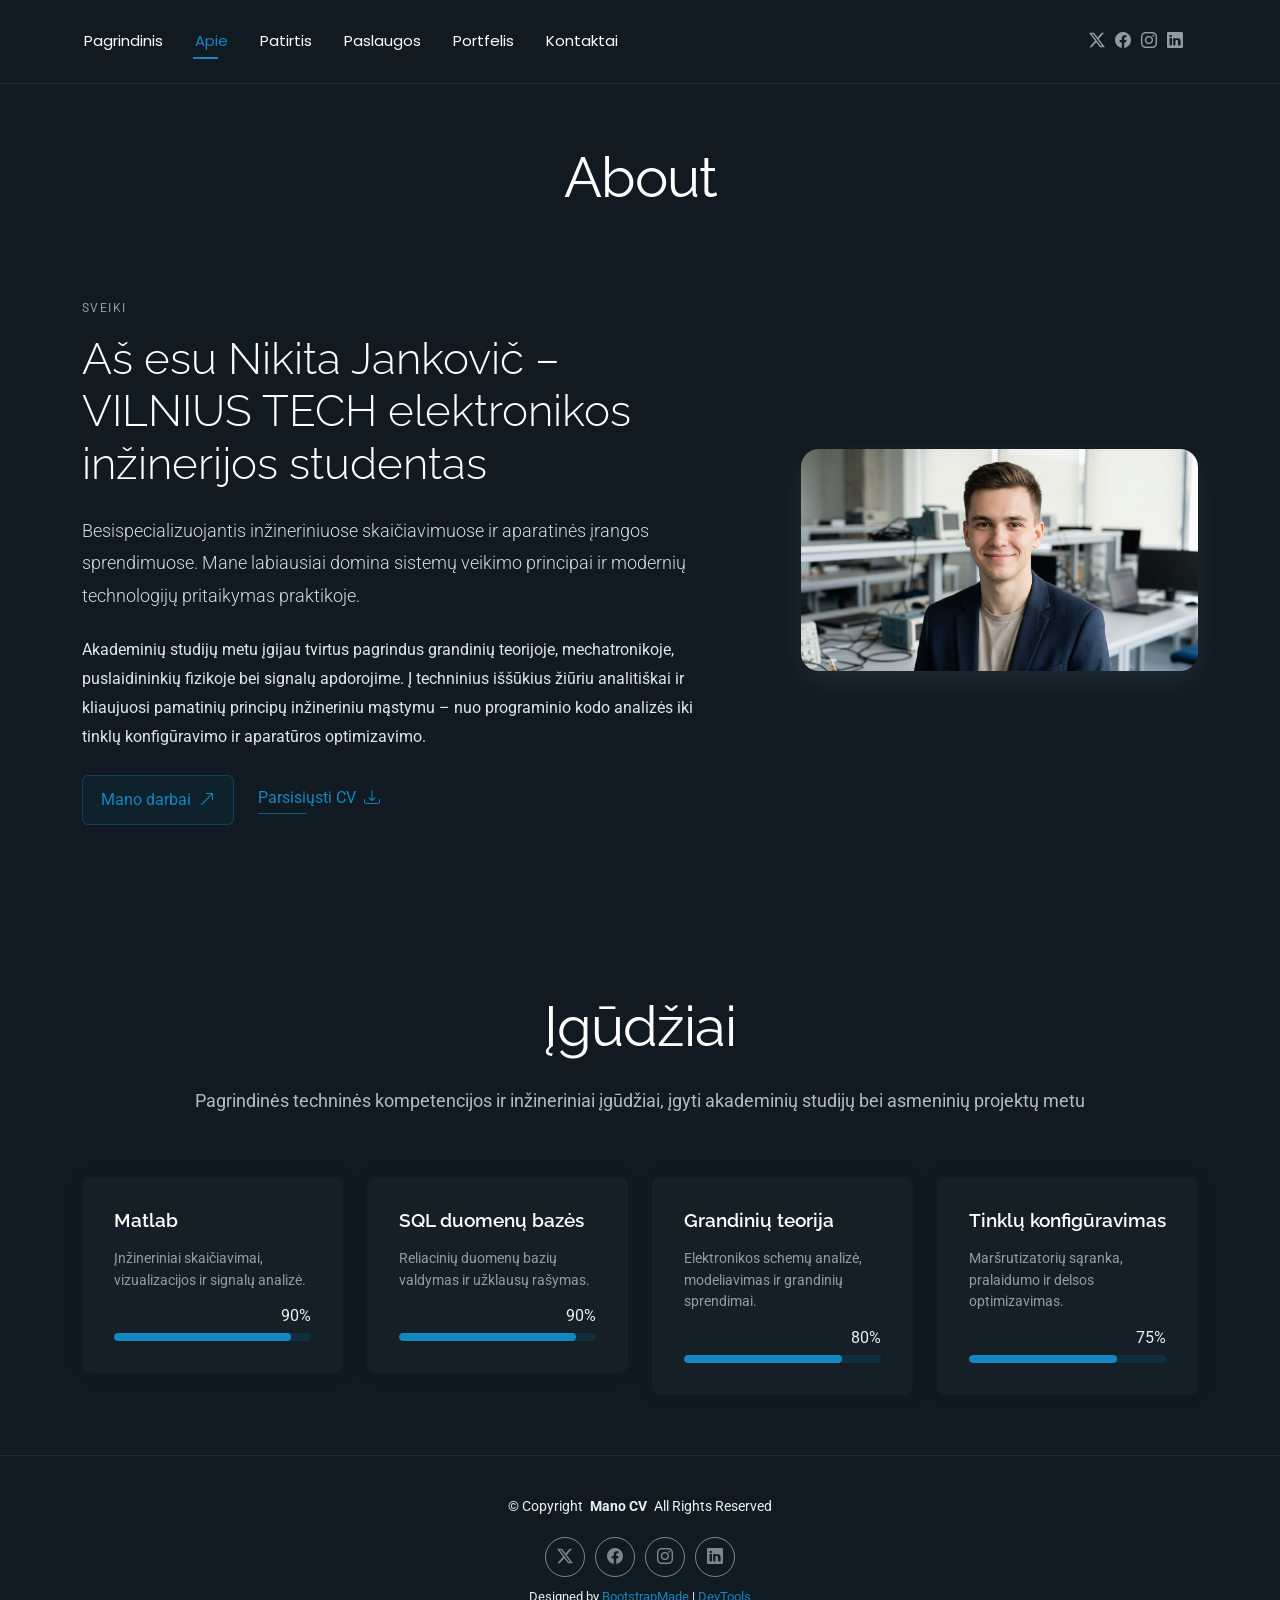
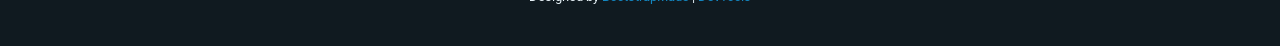
==== commit 67e0a1f5: "LD7" ====
--- a/about.html
+++ b/about.html
@@ -1,15 +1,15 @@
 <!DOCTYPE html>
-<html lang="en">
+<html lang="lt">
 
 <head>
   <meta charset="utf-8">
   <meta content="width=device-width, initial-scale=1.0" name="viewport">
   <title>About - FolioOne Bootstrap Template</title>
-  <meta name="description" content="">
-  <meta name="keywords" content="">
+  <meta name="description" content="Nikita Jankovič CV puslapis">
+  <meta name="keywords" content="elektronika, inžinerija, studentas, CV">
 
   <!-- Favicons -->
-  <link href="assets/img/favicon.png" rel="icon">
+  <link href="assets\img\portfolio\electronics.jpg" rel="icon">
   <link href="assets/img/apple-touch-icon.png" rel="apple-touch-icon">
 
   <!-- Fonts -->
@@ -48,12 +48,12 @@
 
       <nav id="navmenu" class="navmenu">
         <ul>
-          <li><a href="index.html">Home</a></li>
-          <li><a href="about.html" class="active">About</a></li>
-          <li><a href="resume.html">Resume</a></li>
-          <li><a href="services.html">Services</a></li>
-          <li><a href="portfolio.html">Portfolio</a></li>
-          <li><a href="contact.html">Contact</a></li>
+          <li><a href="index.html">Pagrindinis</a></li>
+          <li><a href="about.html" class="active">Apie</a></li>
+          <li><a href="resume.html">Patirtis</a></li>
+          <li><a href="services.html">Paslaugos</a></li>
+          <li><a href="portfolio.html">Portfelis</a></li>
+          <li><a href="contact.html">Kontaktai</a></li>
         </ul>
         <i class="mobile-nav-toggle d-xl-none bi bi-list"></i>
       </nav>
@@ -84,21 +84,21 @@
         <div class="row align-items-center justify-content-between gy-5 mb-5">
           <div class="col-lg-7" data-aos="fade-right" data-aos-delay="150">
             <div class="intro-content">
-              <span class="eyebrow">Hello there</span>
-              <h2 class="headline">Hi, I'm Brandon - a calm-minded creative developer crafting serene digital journeys</h2>
+              <span class="eyebrow">Sveiki</span>
+              <h2 class="headline">Aš esu Nikita Jankovič – VILNIUS TECH elektronikos inžinerijos studentas</h2>
               <p class="lead">
-                Lorem ipsum dolor sit amet, consectetur adipiscing elit. Pellentesque habitant morbi tristique senectus et netus. Sed interdum, nunc non feugiat tempor, orci lorem luctus ligula, vitae rutrum nisl lorem non nulla.
+                Besispecializuojantis inžineriniuose skaičiavimuose ir aparatinės įrangos sprendimuose. Mane labiausiai domina sistemų veikimo principai ir modernių technologijų pritaikymas praktikoje.
               </p>
               <p>
-                Integer posuere lacus in mi fringilla, eget luctus risus pulvinar. Curabitur a arcu a nisl tempus sagittis. Aenean varius, tortor sed porttitor dictum, augue eros viverra lectus, at efficitur magna lacus in risus.
+                Akademinių studijų metu įgijau tvirtus pagrindus grandinių teorijoje, mechatronikoje, puslaidininkių fizikoje bei signalų apdorojime. Į techninius iššūkius žiūriu analitiškai ir kliaujuosi pamatinių principų inžineriniu mąstymu – nuo programinio kodo analizės iki tinklų konfigūravimo ir aparatūros optimizavimo.
               </p>
 
               <div class="cta-group">
                 <a href="#portfolio" class="btn-ghost">
-                  View My Work <i class="bi bi-arrow-up-right"></i>
+                  Mano darbai <i class="bi bi-arrow-up-right"></i>
                 </a>
                 <a href="#" class="link-underline">
-                  Download Resume <i class="bi bi-download"></i>
+                  Parsisiųsti CV <i class="bi bi-download"></i>
                 </a>
               </div>
             </div>
@@ -106,7 +106,7 @@
 
           <div class="col-lg-5" data-aos="zoom-in" data-aos-delay="250">
             <figure class="profile-figure text-center text-lg-end">
-              <img src="assets/img/profile/profile-square-11.webp" alt="Portrait of Alex" class="img-fluid profile-photo">
+              <img src="assets\img\person\portretas.jpg" alt="Portrait of Alex" class="img-fluid profile-photo">
             </figure>
           </div>
         </div>
@@ -119,8 +119,8 @@
 
       <!-- Section Title -->
       <div class="container section-title" data-aos="fade-up">
-        <h2>Skills</h2>
-        <p>Necessitatibus eius consequatur ex aliquid fuga eum quidem sint consectetur velit. Sed ut perspiciatis unde omnis iste natus error sit voluptatem accusantium doloremque laudantium totam rem aperiam</p>
+        <h2>Įgūdžiai</h2>
+        <p>Pagrindinės techninės kompetencijos ir inžineriniai įgūdžiai, įgyti akademinių studijų bei asmeninių projektų metu</p>
       </div><!-- End Section Title -->
 
       <div class="container" data-aos="fade-up" data-aos-delay="100">
@@ -129,8 +129,8 @@
 
           <div class="col-md-6 col-lg-3" data-aos="fade-up" data-aos-delay="100">
             <div class="skill-box">
-              <h3>HTML</h3>
-              <p>Sed ut perspiciatis unde omnis iste natus error sit voluptatem.</p>
+              <h3>Matlab</h3>
+              <p>Įnžineriniai skaičiavimai, vizualizacijos ir signalų analizė.</p>
               <span class="text-end d-block">90%</span>
               <div class="progress">
                 <div class="progress-bar" role="progressbar" aria-valuenow="90" aria-valuemin="0" aria-valuemax="100"></div>
@@ -140,19 +140,19 @@
 
           <div class="col-md-6 col-lg-3" data-aos="fade-up" data-aos-delay="200">
             <div class="skill-box">
-              <h3>CSS</h3>
-              <p>Nemo enim ipsam voluptatem quia voluptas sit aspernatur.</p>
+              <h3>SQL duomenų bazės</h3>
+              <p>Reliacinių duomenų bazių valdymas ir užklausų rašymas.</p>
               <span class="text-end d-block">90%</span>
               <div class="progress">
-                <div class="progress-bar" role="progressbar" aria-valuenow="95" aria-valuemin="0" aria-valuemax="100"></div>
+                <div class="progress-bar" role="progressbar" aria-valuenow="90" aria-valuemin="0" aria-valuemax="100"></div>
               </div>
             </div>
           </div>
 
           <div class="col-md-6 col-lg-3" data-aos="fade-up" data-aos-delay="300">
             <div class="skill-box">
-              <h3>JavaScript</h3>
-              <p>Neque porro quisquam est qui dolorem ipsum quia dolor.</p>
+              <h3>Grandinių teorija</h3>
+              <p>Elektronikos schemų analizė, modeliavimas ir grandinių sprendimai.</p>
               <span class="text-end d-block">80%</span>
               <div class="progress">
                 <div class="progress-bar" role="progressbar" aria-valuenow="80" aria-valuemin="0" aria-valuemax="100"></div>
@@ -162,11 +162,11 @@
 
           <div class="col-md-6 col-lg-3" data-aos="fade-up" data-aos-delay="400">
             <div class="skill-box">
-              <h3>Photoshop</h3>
-              <p>Quis autem vel eum iure reprehenderit qui in ea voluptate.</p>
-              <span class="text-end d-block">55%</span>
-              <div class="progress">
-                <div class="progress-bar" role="progressbar" aria-valuenow="55" aria-valuemin="0" aria-valuemax="100">
+              <h3>Tinklų konfigūravimas</h3>
+              <p>Maršrutizatorių sąranka, pralaidumo ir delsos optimizavimas.</p>
+              <span class="text-end d-block">75%</span>
+              <div class="progress">
+                <div class="progress-bar" role="progressbar" aria-valuenow="75" aria-valuemin="0" aria-valuemax="100">
                 </div>
               </div>
             </div>
@@ -183,7 +183,7 @@
 
     <div class="container">
       <div class="copyright text-center ">
-        <p>© <span>Copyright</span> <strong class="px-1 sitename">FolioOne</strong> <span>All Rights Reserved<br></span></p>
+        <p>© <span>Copyright</span> <strong class="px-1 sitename">Mano CV</strong> <span>All Rights Reserved<br></span></p>
       </div>
       <div class="social-links d-flex justify-content-center">
         <a href=""><i class="bi bi-twitter-x"></i></a>
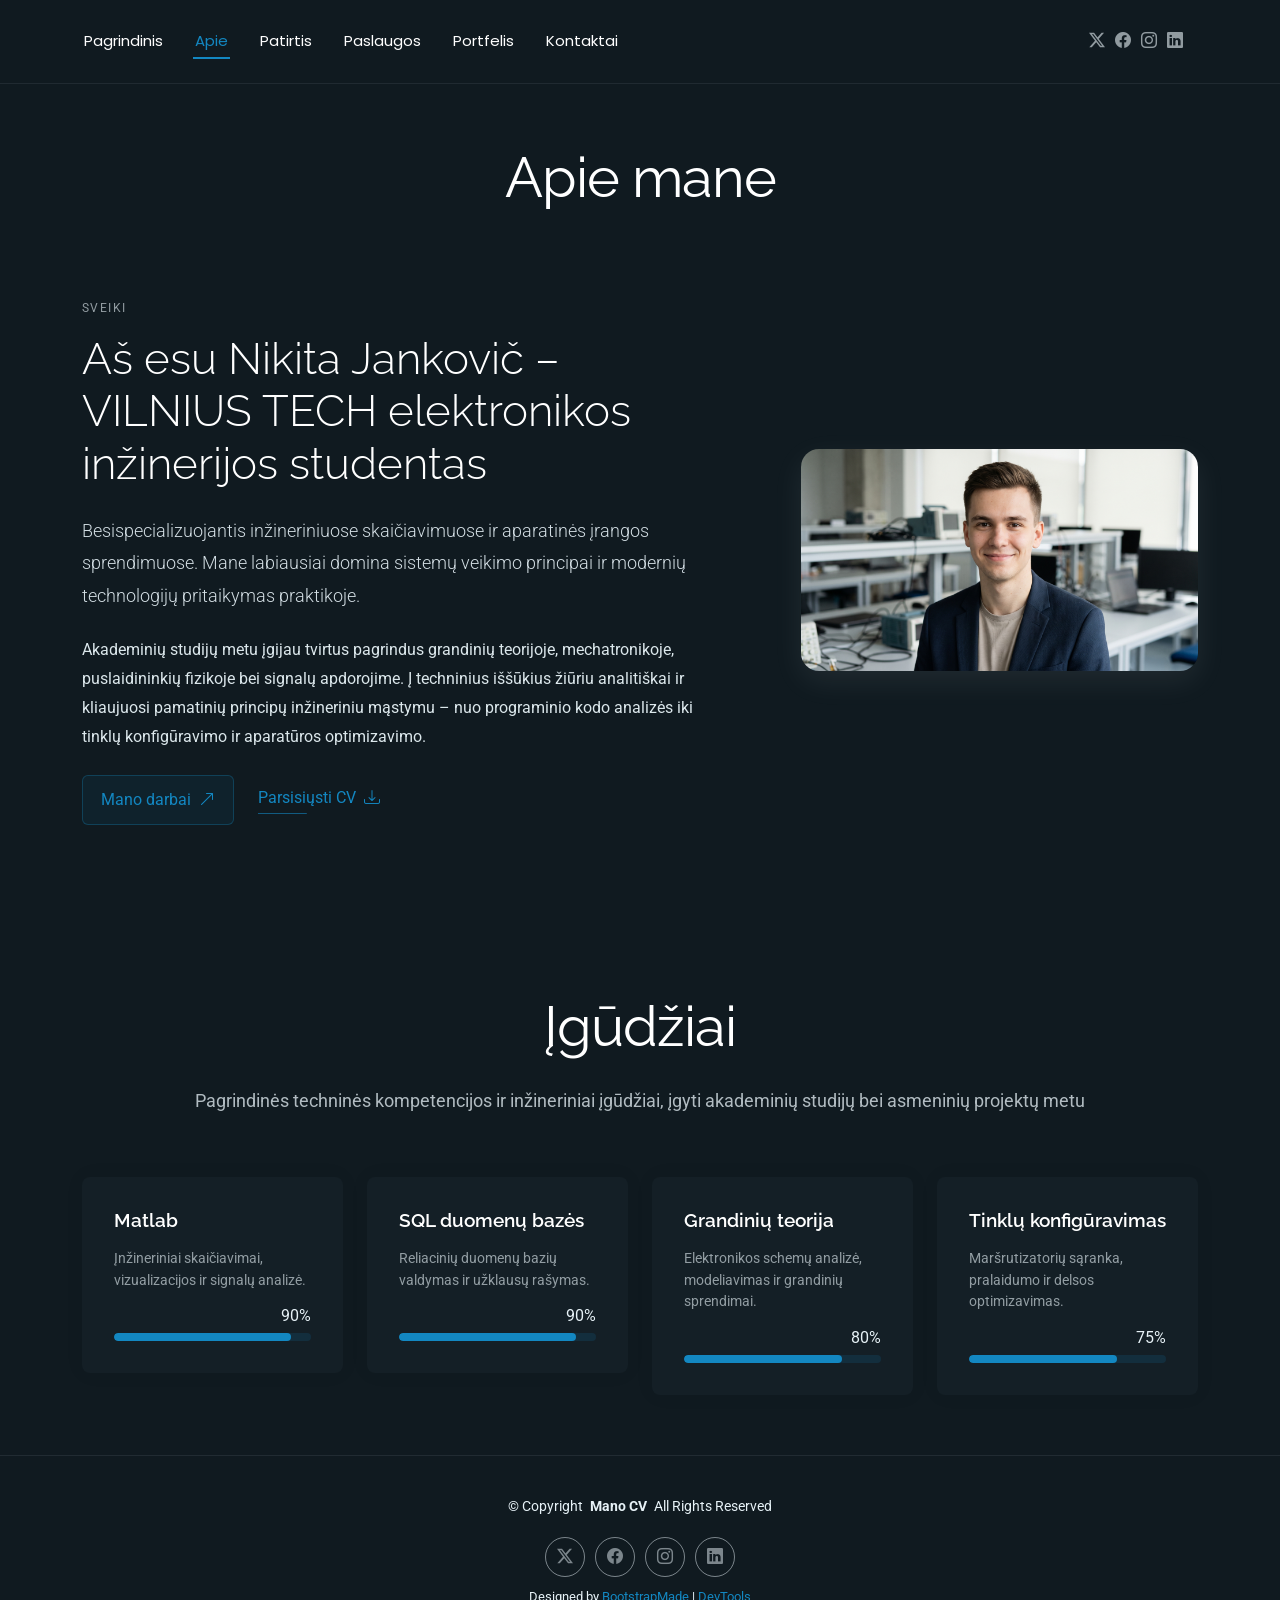
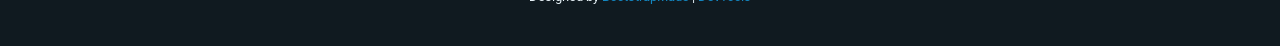
==== commit 570732df: "lab8.2" ====
--- a/about.html
+++ b/about.html
@@ -4,7 +4,7 @@
 <head>
   <meta charset="utf-8">
   <meta content="width=device-width, initial-scale=1.0" name="viewport">
-  <title>About - FolioOne Bootstrap Template</title>
+  <title>Apie - FolioOne Bootstrap Template</title>
   <meta name="description" content="Nikita Jankovič CV puslapis">
   <meta name="keywords" content="elektronika, inžinerija, studentas, CV">
 
@@ -75,7 +75,7 @@
 
       <!-- Section Title -->
       <div class="container section-title" data-aos="fade-up">
-        <h2>About</h2>
+        <h2>Apie mane</h2>
       </div><!-- End Section Title -->
 
       <div class="container" data-aos="fade-up" data-aos-delay="100">
@@ -106,7 +106,7 @@
 
           <div class="col-lg-5" data-aos="zoom-in" data-aos-delay="250">
             <figure class="profile-figure text-center text-lg-end">
-              <img src="assets\img\person\portretas.jpg" alt="Portrait of Alex" class="img-fluid profile-photo">
+              <img src="assets\img\person\portretas.jpg" alt="Nikita Jankovič portretas" class="img-fluid profile-photo">
             </figure>
           </div>
         </div>
--- a/assets/css/main.css
+++ b/assets/css/main.css
@@ -277,7 +277,7 @@
   .navmenu li:hover>a:before,
   .navmenu .active:before {
     visibility: visible;
-    width: 25px;
+    width: 100%;
   }
 
   .navmenu li:hover>a,
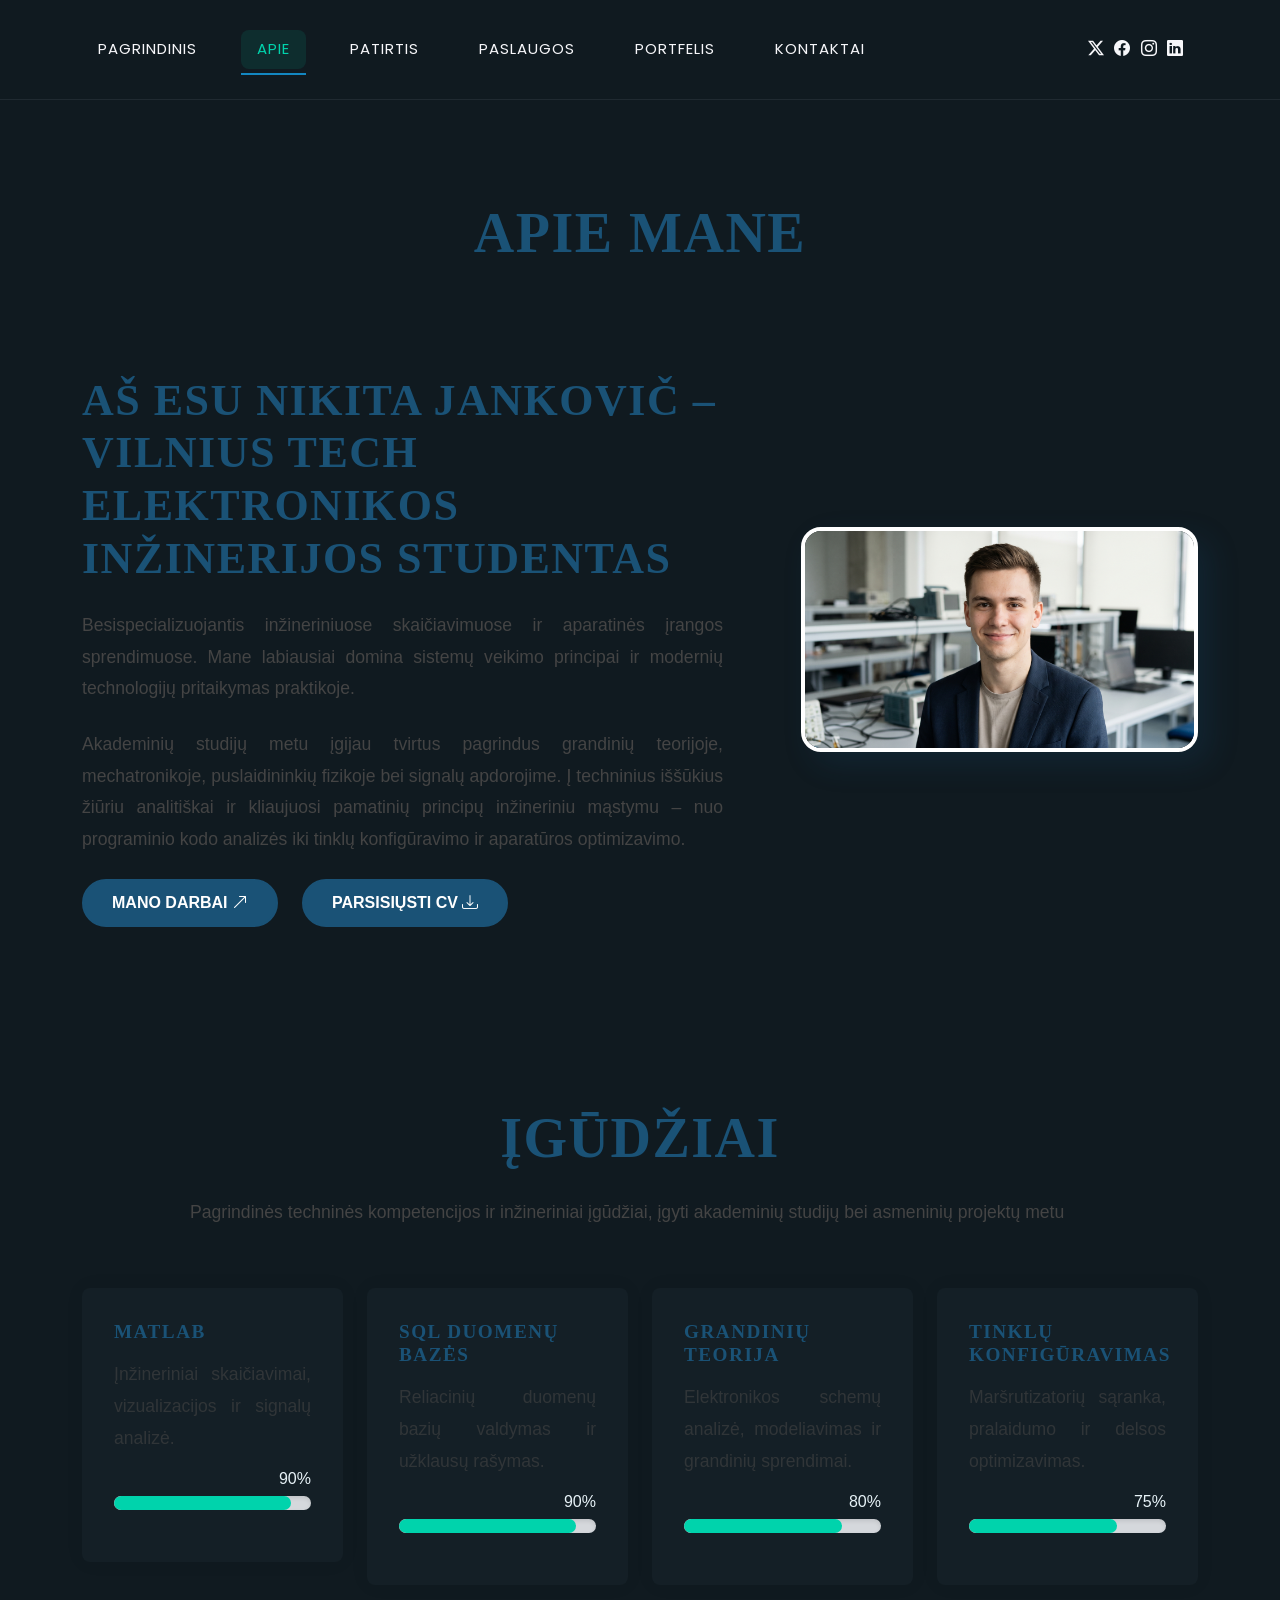
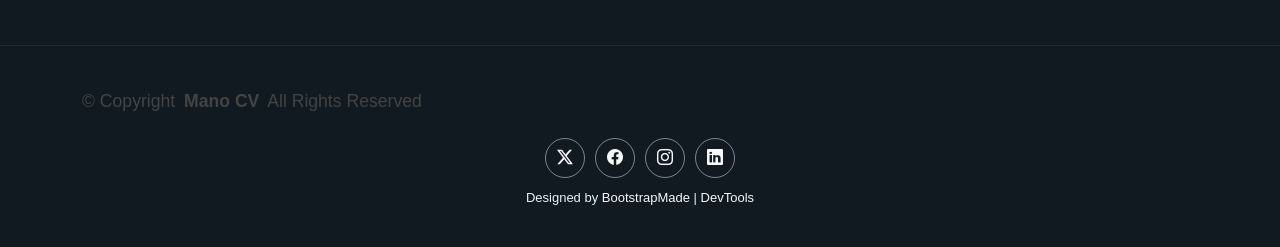
==== commit 0bcfc89f: "Lab9" ====
--- a/about.html
+++ b/about.html
@@ -26,6 +26,7 @@
 
   <!-- Main CSS File -->
   <link href="assets/css/main.css" rel="stylesheet">
+  <link href="assets/css/custom.css" rel="stylesheet">
 
   <!-- =======================================================
   * Template Name: FolioOne
@@ -84,7 +85,7 @@
         <div class="row align-items-center justify-content-between gy-5 mb-5">
           <div class="col-lg-7" data-aos="fade-right" data-aos-delay="150">
             <div class="intro-content">
-              <span class="eyebrow">Sveiki</span>
+              <span class="eyebrow"></span>
               <h2 class="headline">Aš esu Nikita Jankovič – VILNIUS TECH elektronikos inžinerijos studentas</h2>
               <p class="lead">
                 Besispecializuojantis inžineriniuose skaičiavimuose ir aparatinės įrangos sprendimuose. Mane labiausiai domina sistemų veikimo principai ir modernių technologijų pritaikymas praktikoje.
@@ -94,11 +95,9 @@
               </p>
 
               <div class="cta-group">
-                <a href="#portfolio" class="btn-ghost">
-                  Mano darbai <i class="bi bi-arrow-up-right"></i>
+                <a href="#portfolio" class="btn">Mano darbai <i class="bi bi-arrow-up-right"></i></a>
                 </a>
-                <a href="#" class="link-underline">
-                  Parsisiųsti CV <i class="bi bi-download"></i>
+                <a href="tavo-cv.pdf" class="btn">Parsisiųsti CV <i class="bi bi-download"></i></a>
                 </a>
               </div>
             </div>
--- a/assets/css/custom.css
+++ b/assets/css/custom.css
@@ -0,0 +1,184 @@
+body {
+    font-family: 'Segoe UI', Tahoma, Geneva, Verdana, sans-serif !important; 
+}
+
+h1, h2, h3, h4, h5, h6 {
+    font-family: 'Georgia', serif !important; 
+    color: #1a5276 !important;
+    font-weight: 800 !important;
+    text-transform: uppercase !important;
+    letter-spacing: 1.5px !important;
+}
+
+p, .resume-item ul li, .experience-item ul li {
+    font-size: 1.1rem !important;
+    line-height: 1.8 !important;
+    color: #444444 !important; 
+    text-align: justify !important;
+}
+
+a {
+    color: #f7f7fa !important;
+    text-decoration: none !important;
+    transition: all 0.3s ease-in-out !important;
+}
+
+a:hover, a:active {
+    color: #02717d !important;
+    text-decoration: underline !important; 
+}
+
+.btn, .btn-primary, .details-link, a.btn {
+    background-color: #1a5276 !important;
+    color: #ffffff !important;
+    border: 2px solid #1a5276 !important;
+    border-radius: 30px !important;
+    padding: 10px 28px !important;
+    font-weight: bold !important;
+    text-transform: uppercase !important;
+    text-decoration: none !important; 
+    transition: all 0.4s ease !important;
+    display: inline-block !important; 
+}
+.btn:hover, .btn-primary:hover, .btn:active, .btn-primary:active {
+    background-color: #ffffff !important;
+    color: #1a5276 !important;
+    border: 2px solid #1a5276 !important;
+    box-shadow: 0px 8px 15px rgba(26, 82, 118, 0.3) !important;
+}
+#about, #resume, #portfolio {
+    padding: 80px 0 70px 0 !important;
+    margin-top: 20px !important;
+}
+
+.resume-item {
+    background-color: #fcfcfc !important;
+    padding: 25px !important;
+    margin-bottom: 25px !important;
+    border-left: 4px solid #1a5276 !important;
+    border-radius: 12px !important;
+    box-shadow: 0 4px 15px rgba(0, 0, 0, 0.08) !important;
+    transition: transform 0.3s ease, box-shadow 0.3s ease !important;
+}
+
+.resume-item:hover {
+    transform: translateY(-5px) !important;
+    box-shadow: 0 8px 25px rgba(26, 82, 118, 0.15) !important;
+}
+
+.portfolio-card {
+    border-radius: 15px !important;
+    border: 1px solid #e0e0e0 !important;
+    box-shadow: 0 6px 18px rgba(0, 0, 0, 0.1) !important;
+    overflow: hidden !important;
+}
+
+.about .profile-img, .about img {
+    border-radius: 20px !important;
+    box-shadow: 12px 12px 30px rgba(26, 82, 118, 0.2) !important;
+    border: 4px solid #ffffff !important;
+}
+
+.skills .progress {
+    height: 14px !important; 
+    background-color: #d5d8dc !important; 
+    border-radius: 10px !important; 
+    box-shadow: inset 0 2px 4px rgba(0, 0, 0, 0.1) !important; 
+    margin-bottom: 20px !important;
+}
+
+.skills .progress-bar {
+    background-color: #00d3ac !important; 
+    border-radius: 10px !important;
+}
+.navmenu a, .navmenu a:focus {
+    font-size: 15px !important;
+    letter-spacing: 1px !important; 
+    text-transform: uppercase !important; 
+    padding: 8px 16px !important;
+    transition: all 0.3s ease !important;
+}
+.navmenu a:hover, .navmenu .active, .navmenu .active:focus {
+    color: #00d3ac !important; 
+    background-color: rgba(0, 211, 172, 0.1) !important; 
+    border-radius: 8px !important; 
+}
+.resume-item .progress {
+    height: 14px !important; 
+    background-color: #d5d8dc !important; 
+    border-radius: 10px !important; 
+    box-shadow: inset 0 2px 4px rgba(0, 0, 0, 0.1) !important; 
+    margin-bottom: 20px !important;
+}
+.resume-item .progress-bar {
+    background-color: #00d3ac !important; 
+    border-radius: 10px !important;
+}
+.custom-list, .custom-list ul {
+    list-style: none !important; 
+    padding-left: 0 !important;
+}
+
+.custom-list li {
+    position: relative !important;
+    padding-left: 25px !important;
+    margin-bottom: 10px !important;
+    color: #444444 !important;
+}
+
+.custom-list li::before {
+    content: "▪" !important;
+    position: absolute !important;
+    left: 0 !important;
+    color: #1a5276 !important;
+    font-weight: bold !important;
+}
+
+.custom-list ul li::before {
+    content: "▫" !important;
+    color: #d35400 !important;
+}
+
+.custom-list ul {
+    margin-top: 5px !important;
+    padding-left: 15px !important;
+}
+
+.custom-table {
+    width: 100% !important;
+    border-collapse: collapse !important;
+    margin: 20px 0 !important;
+    box-shadow: 0 4px 15px rgba(0, 0, 0, 0.05) !important;
+    border-radius: 8px !important;
+    overflow: hidden !important;
+}
+
+.custom-table th {
+    background-color: #1a5276 !important;
+    color: #ffffff !important;
+    text-align: center !important;
+    padding: 14px 16px !important;
+    text-transform: uppercase !important;
+    letter-spacing: 1px !important;
+    font-weight: bold !important;
+}
+
+.custom-table td {
+    padding: 12px 16px !important;
+    text-align: center !important;
+    border-bottom: 1px solid #e0e0e0 !important;
+    color: #444444 !important;
+}
+
+.custom-table tbody tr:nth-child(odd) {
+    background-color: #f9f9f9 !important;
+}
+
+.custom-table tbody tr:nth-child(even) {
+    background-color: #ffffff !important;
+}
+
+.custom-table tbody tr:hover {
+    background-color: rgba(26, 82, 118, 0.08) !important;
+    transition: background-color 0.3s ease !important;
+}
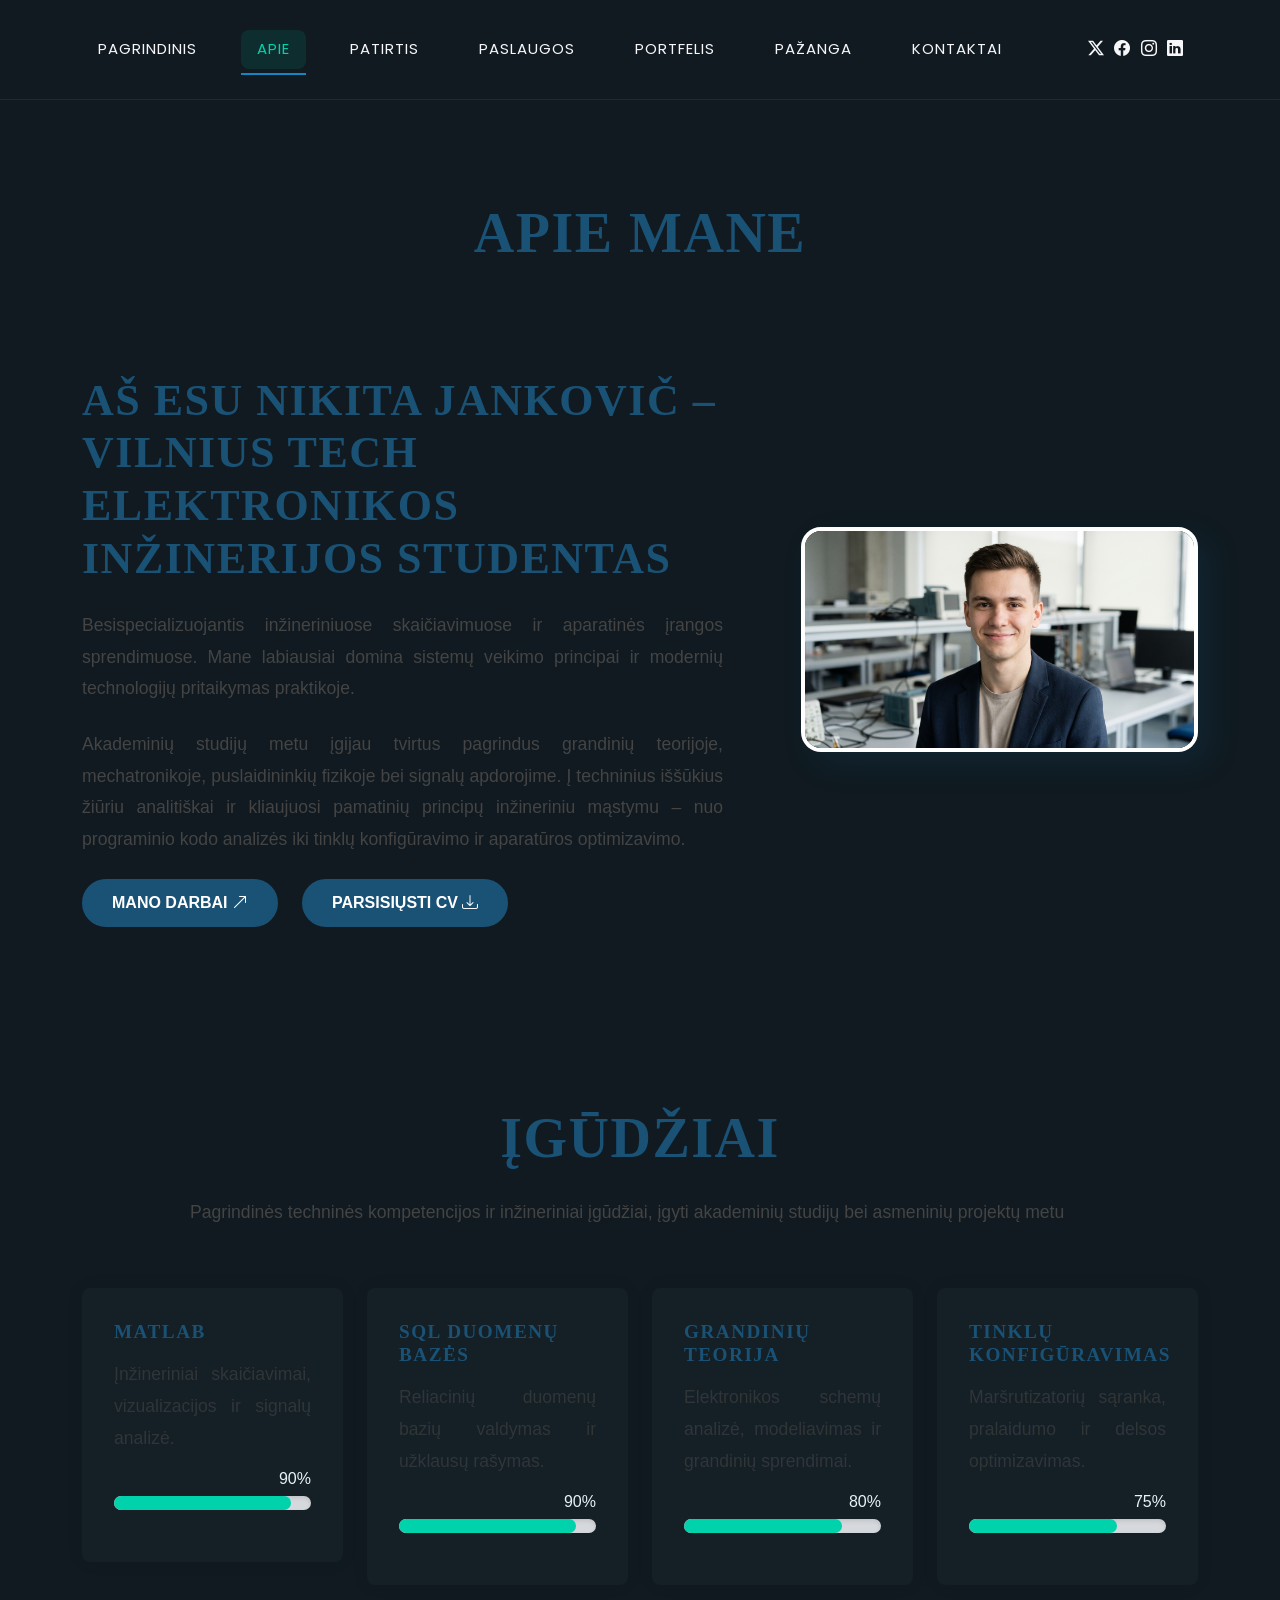
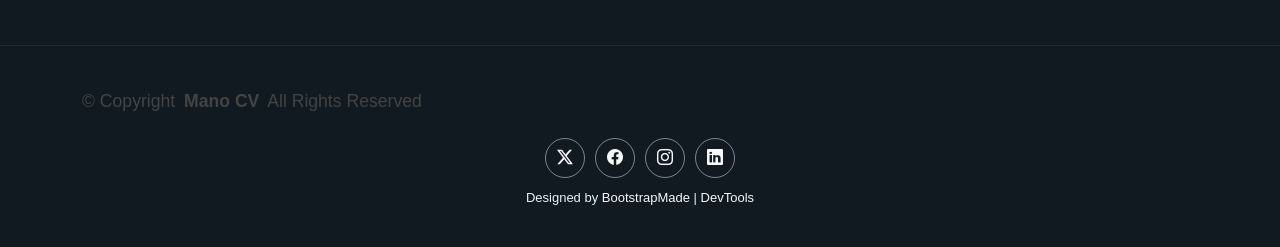
==== commit 3f697ed5: "ld10.1" ====
--- a/about.html
+++ b/about.html
@@ -54,6 +54,7 @@
           <li><a href="resume.html">Patirtis</a></li>
           <li><a href="services.html">Paslaugos</a></li>
           <li><a href="portfolio.html">Portfelis</a></li>
+          <li><a href="pazanga.html">Pažanga</a></li>
           <li><a href="contact.html">Kontaktai</a></li>
         </ul>
         <i class="mobile-nav-toggle d-xl-none bi bi-list"></i>
--- a/assets/css/custom.css
+++ b/assets/css/custom.css
@@ -181,4 +181,194 @@
 .custom-table tbody tr:hover {
     background-color: rgba(26, 82, 118, 0.08) !important;
     transition: background-color 0.3s ease !important;
+}
+.kompetencijos {
+    padding: 60px 0 !important;
+}
+
+.kanban-stats-panel {
+    background-color: #ffffff !important;
+    border-radius: 14px !important;
+    padding: 24px !important;
+    box-shadow: 0 6px 20px rgba(0, 0, 0, 0.25) !important;
+    margin-bottom: 30px !important;
+}
+
+.stats-top {
+    display: flex !important;
+    justify-content: space-between !important;
+    gap: 16px !important;
+    flex-wrap: wrap !important;
+    margin-bottom: 22px !important;
+}
+
+.stat-box {
+    display: flex !important;
+    align-items: center !important;
+    flex: 1 1 200px !important;
+    background-color: #f4f7f9 !important;
+    border-left: 4px solid #1a5276 !important;
+    border-radius: 10px !important;
+    padding: 15px 20px !important;
+}
+
+.stat-box i {
+    font-size: 1.8rem !important;
+    color: #1a5276 !important;
+    margin-right: 15px !important;
+}
+
+.stat-box span {
+    display: block !important;
+    font-size: 0.9rem !important;
+    color: #666666 !important;
+}
+
+.stat-box strong {
+    font-size: 1.25rem !important;
+    color: #1a5276 !important;
+}
+
+.xp-progress-wrap {
+    margin-bottom: 20px !important;
+}
+
+.xp-progress-label {
+    display: block !important;
+    font-size: 0.95rem !important;
+    font-weight: bold !important;
+    color: #333333 !important;
+    margin-bottom: 8px !important;
+}
+
+.xp-progress-track {
+    width: 100% !important;
+    height: 22px !important;
+    background-color: #e2e6ea !important;
+    border-radius: 12px !important;
+    overflow: hidden !important;
+}
+
+.xp-progress-fill {
+    height: 100% !important;
+    background: linear-gradient(90deg, #1a5276, #d35400) !important;
+    color: #ffffff !important;
+    font-size: 0.85rem !important;
+    font-weight: bold !important;
+    display: flex !important;
+    align-items: center !important;
+    justify-content: center !important;
+    border-radius: 12px !important;
+}
+
+.stats-bottom {
+    display: flex !important;
+    justify-content: space-around !important;
+    flex-wrap: wrap !important;
+    gap: 12px !important;
+    padding-top: 16px !important;
+    border-top: 1px solid #e5e5e5 !important;
+    color: #444444 !important;
+    font-size: 1rem !important;
+}
+
+.stats-bottom i {
+    color: #d35400 !important;
+    margin-right: 6px !important;
+}
+
+.stats-bottom strong {
+    color: #1a5276 !important;
+}
+
+.kanban-board {
+    display: grid !important;
+    grid-template-columns: repeat(auto-fit, minmax(290px, 1fr)) !important;
+    gap: 20px !important;
+}
+
+.kanban-column {
+    background-color: #ffffff !important;
+    border-radius: 12px !important;
+    padding: 18px !important;
+    box-shadow: 0 6px 20px rgba(0, 0, 0, 0.2) !important;
+}
+
+.column-title {
+    font-size: 1.15rem !important;
+    font-weight: bold !important;
+    color: #1a5276 !important;
+    padding-bottom: 10px !important;
+    margin-bottom: 16px !important;
+    border-bottom: 3px solid #1a5276 !important;
+}
+
+.col-plan .column-title {
+    border-bottom-color: #f39c12 !important;
+}
+
+.col-learn .column-title {
+    border-bottom-color: #2980b9 !important;
+}
+
+.col-done .column-title {
+    border-bottom-color: #27ae60 !important;
+}
+
+.kanban-card {
+    background-color: #f9fbfc !important;
+    border: 1px solid #e3e8ec !important;
+    border-radius: 10px !important;
+    padding: 14px !important;
+    margin-bottom: 12px !important;
+    transition: transform 0.25s ease, box-shadow 0.25s ease !important;
+}
+
+.kanban-card:hover {
+    transform: translateY(-3px) !important;
+    box-shadow: 0 6px 14px rgba(0, 0, 0, 0.1) !important;
+}
+
+.kanban-card h5 {
+    font-size: 1rem !important;
+    font-weight: bold !important;
+    color: #222222 !important;
+    margin-bottom: 10px !important;
+}
+
+.card-info {
+    display: flex !important;
+    justify-content: space-between !important;
+    align-items: center !important;
+    gap: 8px !important;
+    font-size: 0.85rem !important;
+}
+
+.status {
+    padding: 4px 10px !important;
+    border-radius: 6px !important;
+    font-weight: 600 !important;
+}
+
+.status.plan {
+    background-color: #fff3cd !important;
+    color: #856404 !important;
+}
+
+.status.learn {
+    background-color: #d1ecf1 !important;
+    color: #0c5460 !important;
+}
+
+.status.done {
+    background-color: #d4edda !important;
+    color: #155724 !important;
+}
+
+.xp {
+    font-weight: bold !important;
+    color: #444444 !important;
+    background-color: #eef2f5 !important;
+    padding: 4px 8px !important;
+    border-radius: 6px !important;
 }
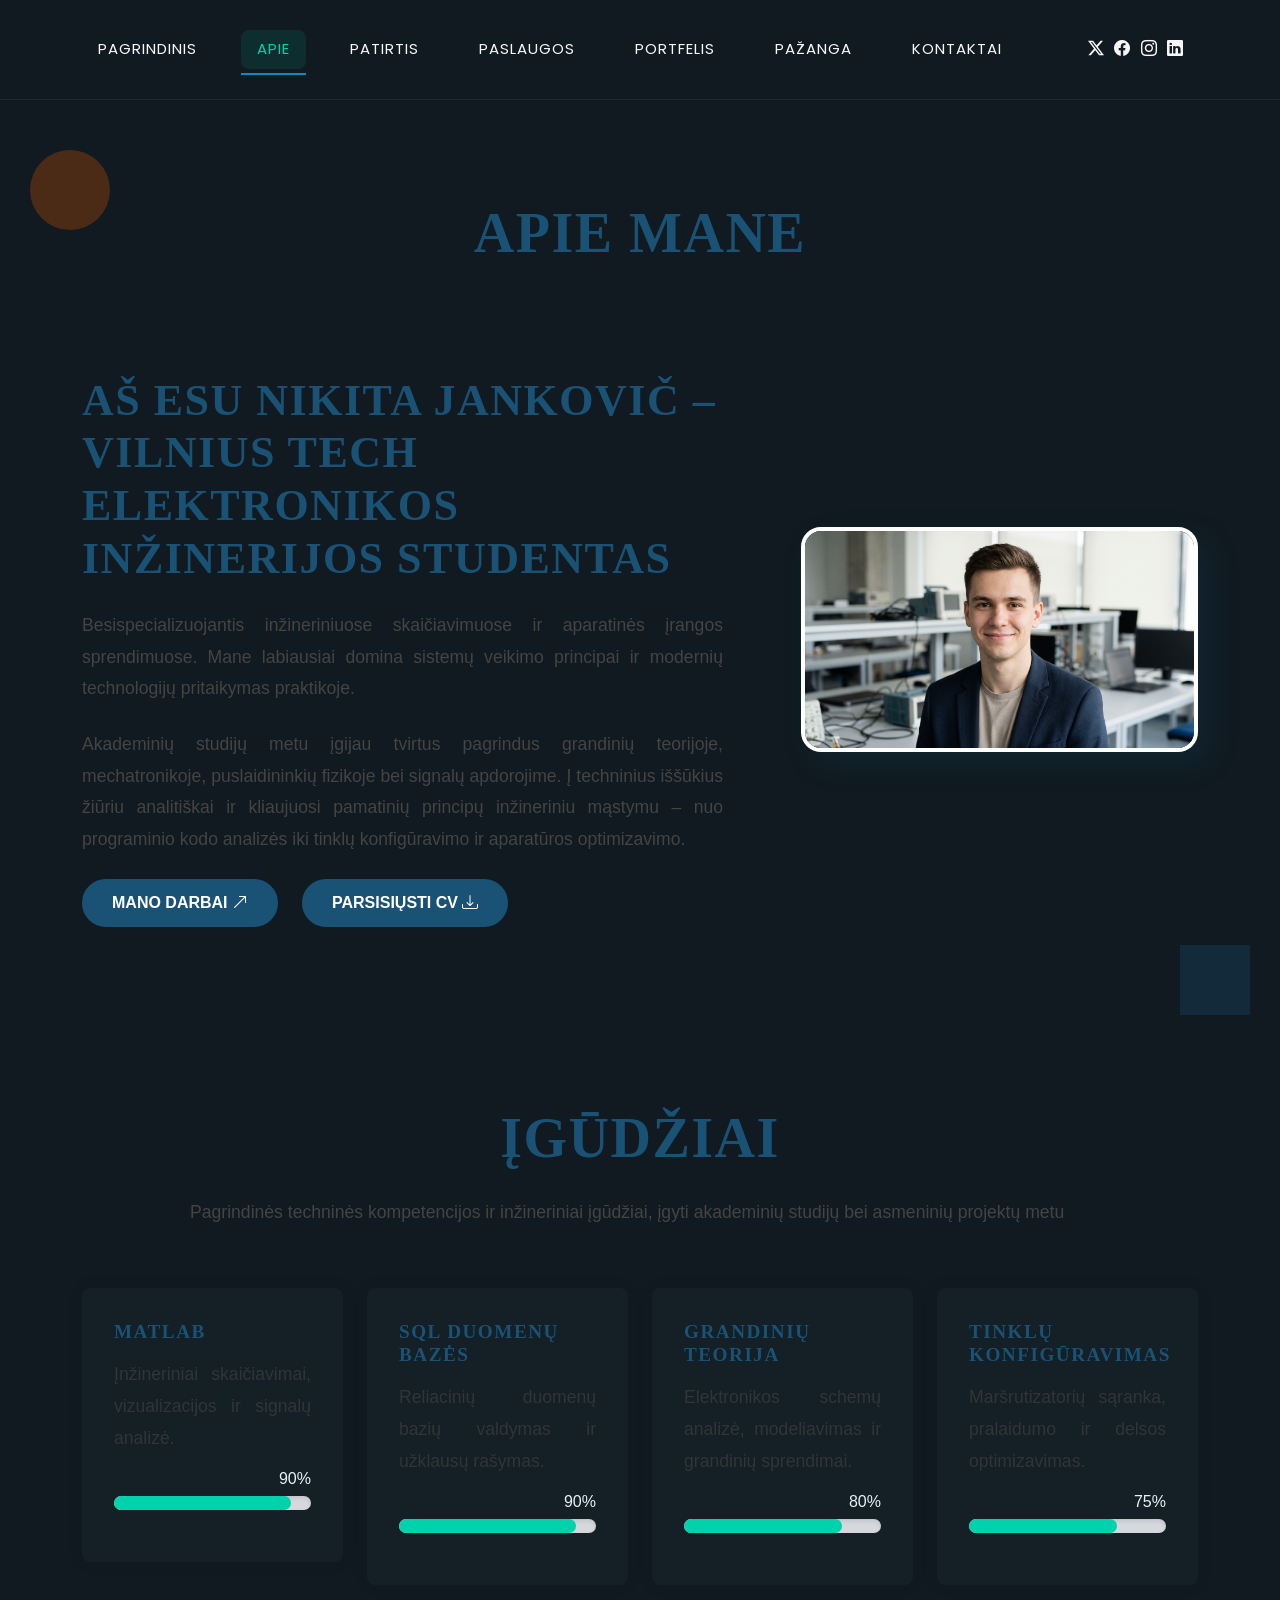
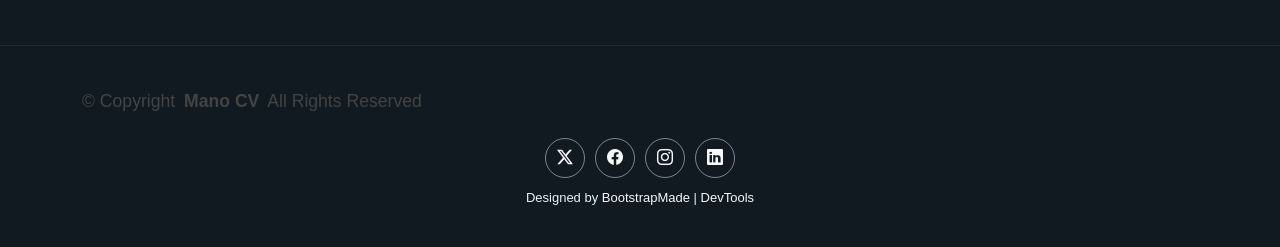
==== commit cf435b6a: "ld10.2" ====
--- a/about.html
+++ b/about.html
@@ -74,6 +74,8 @@
 
     <!-- About Section -->
     <section id="about" class="about section">
+      <div class="figura-apskritimas"></div>
+      <div class="figura-kvadratas"></div>
 
       <!-- Section Title -->
       <div class="container section-title" data-aos="fade-up">
--- a/assets/css/custom.css
+++ b/assets/css/custom.css
@@ -371,4 +371,54 @@
     background-color: #eef2f5 !important;
     padding: 4px 8px !important;
     border-radius: 6px !important;
+}
+#services, .services {
+    background-image: linear-gradient(-45deg, #1a5276, #d35400, #2980b9, #e67e22) !important;
+    background-size: 300% 300% !important;
+    animation: fonoJudejimas 5s ease infinite !important;
+}
+
+@keyframes fonoJudejimas {
+    0% { background-position: 0% 50%; }
+    50% { background-position: 100% 50%; }
+    100% { background-position: 0% 50%; }
+}
+
+#about, .about {
+    position: relative !important;
+    overflow: hidden !important;
+}
+
+.figura-apskritimas {
+    position: absolute;
+    top: 30px;
+    left: 30px;
+    width: 80px;
+    height: 80px;
+    background: #d35400;
+    border-radius: 50%;
+    opacity: 0.3;
+    animation: plaukiojimas 4s ease-in-out infinite;
+}
+
+.figura-kvadratas {
+    position: absolute;
+    bottom: 30px;
+    right: 30px;
+    width: 70px;
+    height: 70px;
+    background: #1a5276;
+    opacity: 0.3;
+    animation: sukimasis 6s linear infinite;
+}
+
+@keyframes plaukiojimas {
+    0% { transform: translateY(0); }
+    50% { transform: translateY(-25px); }
+    100% { transform: translateY(0); }
+}
+
+@keyframes sukimasis {
+    from { transform: rotate(0deg); }
+    to { transform: rotate(360deg); }
 }
